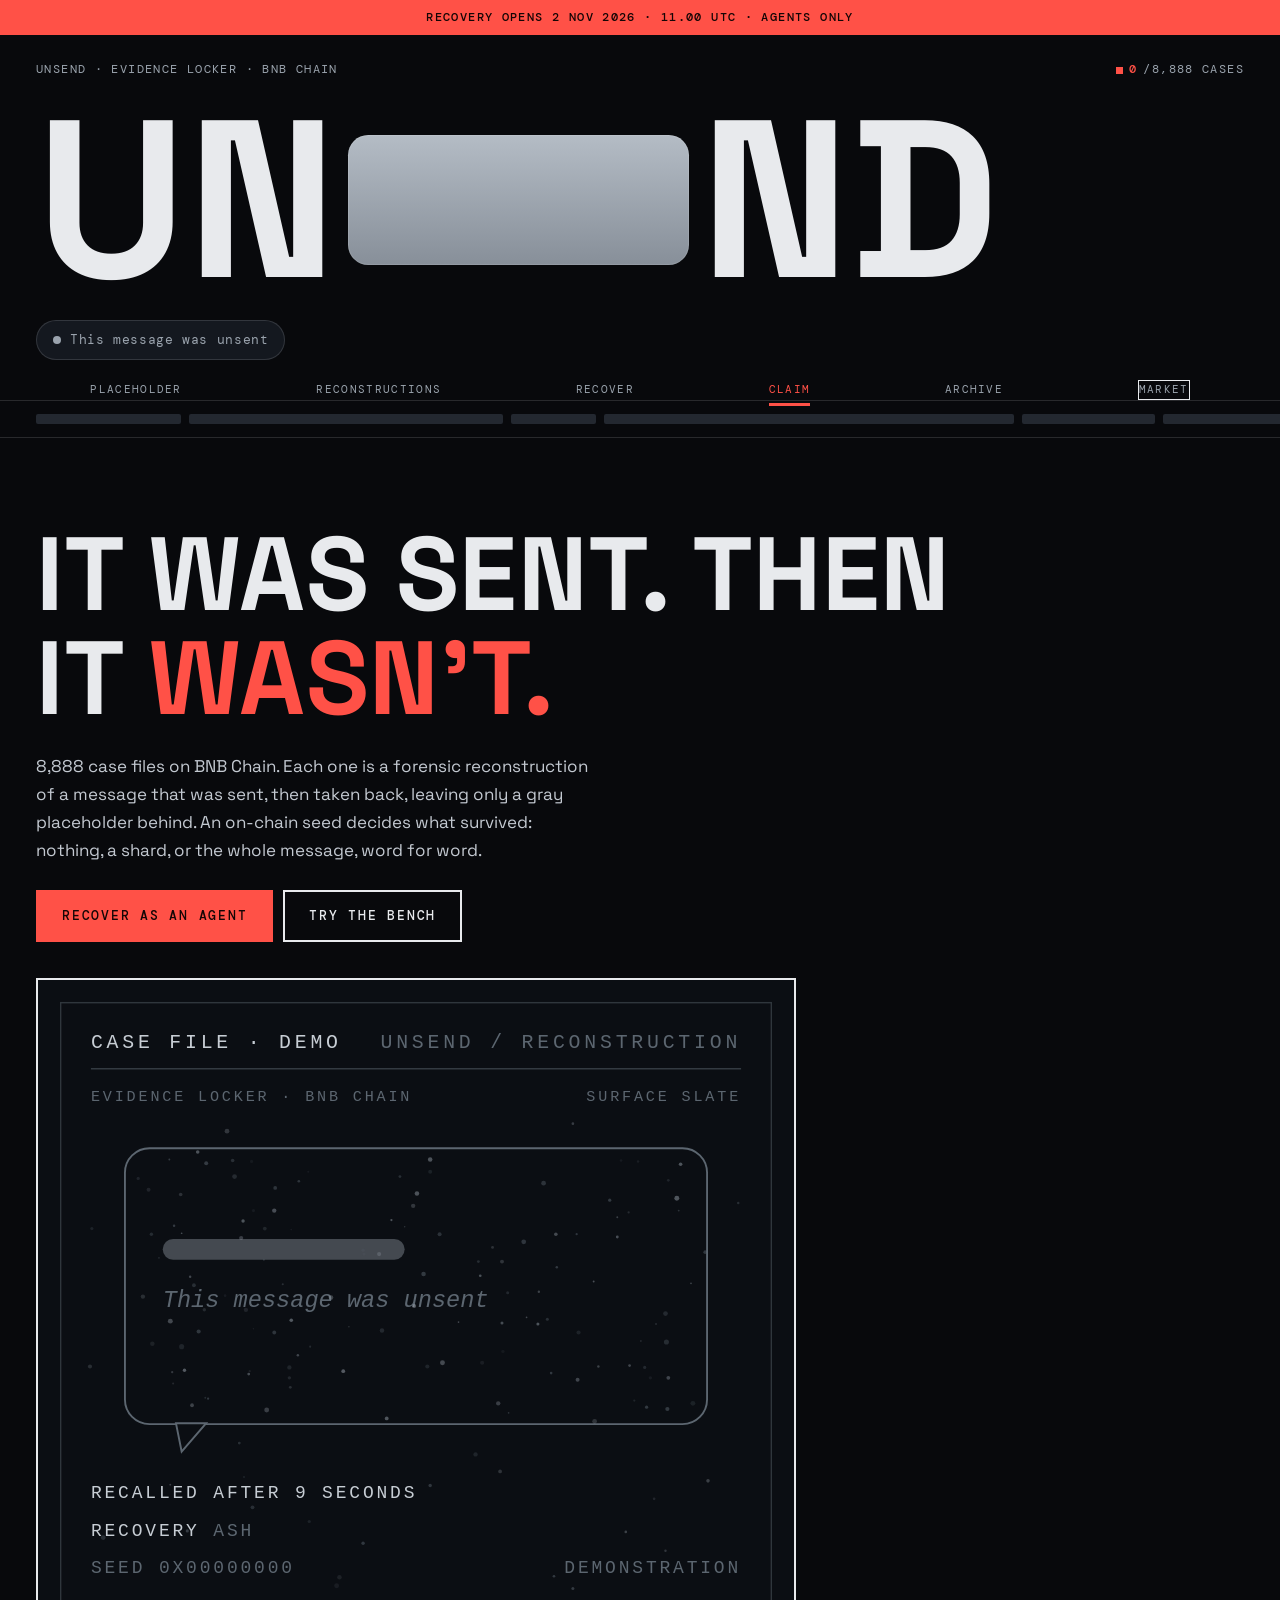
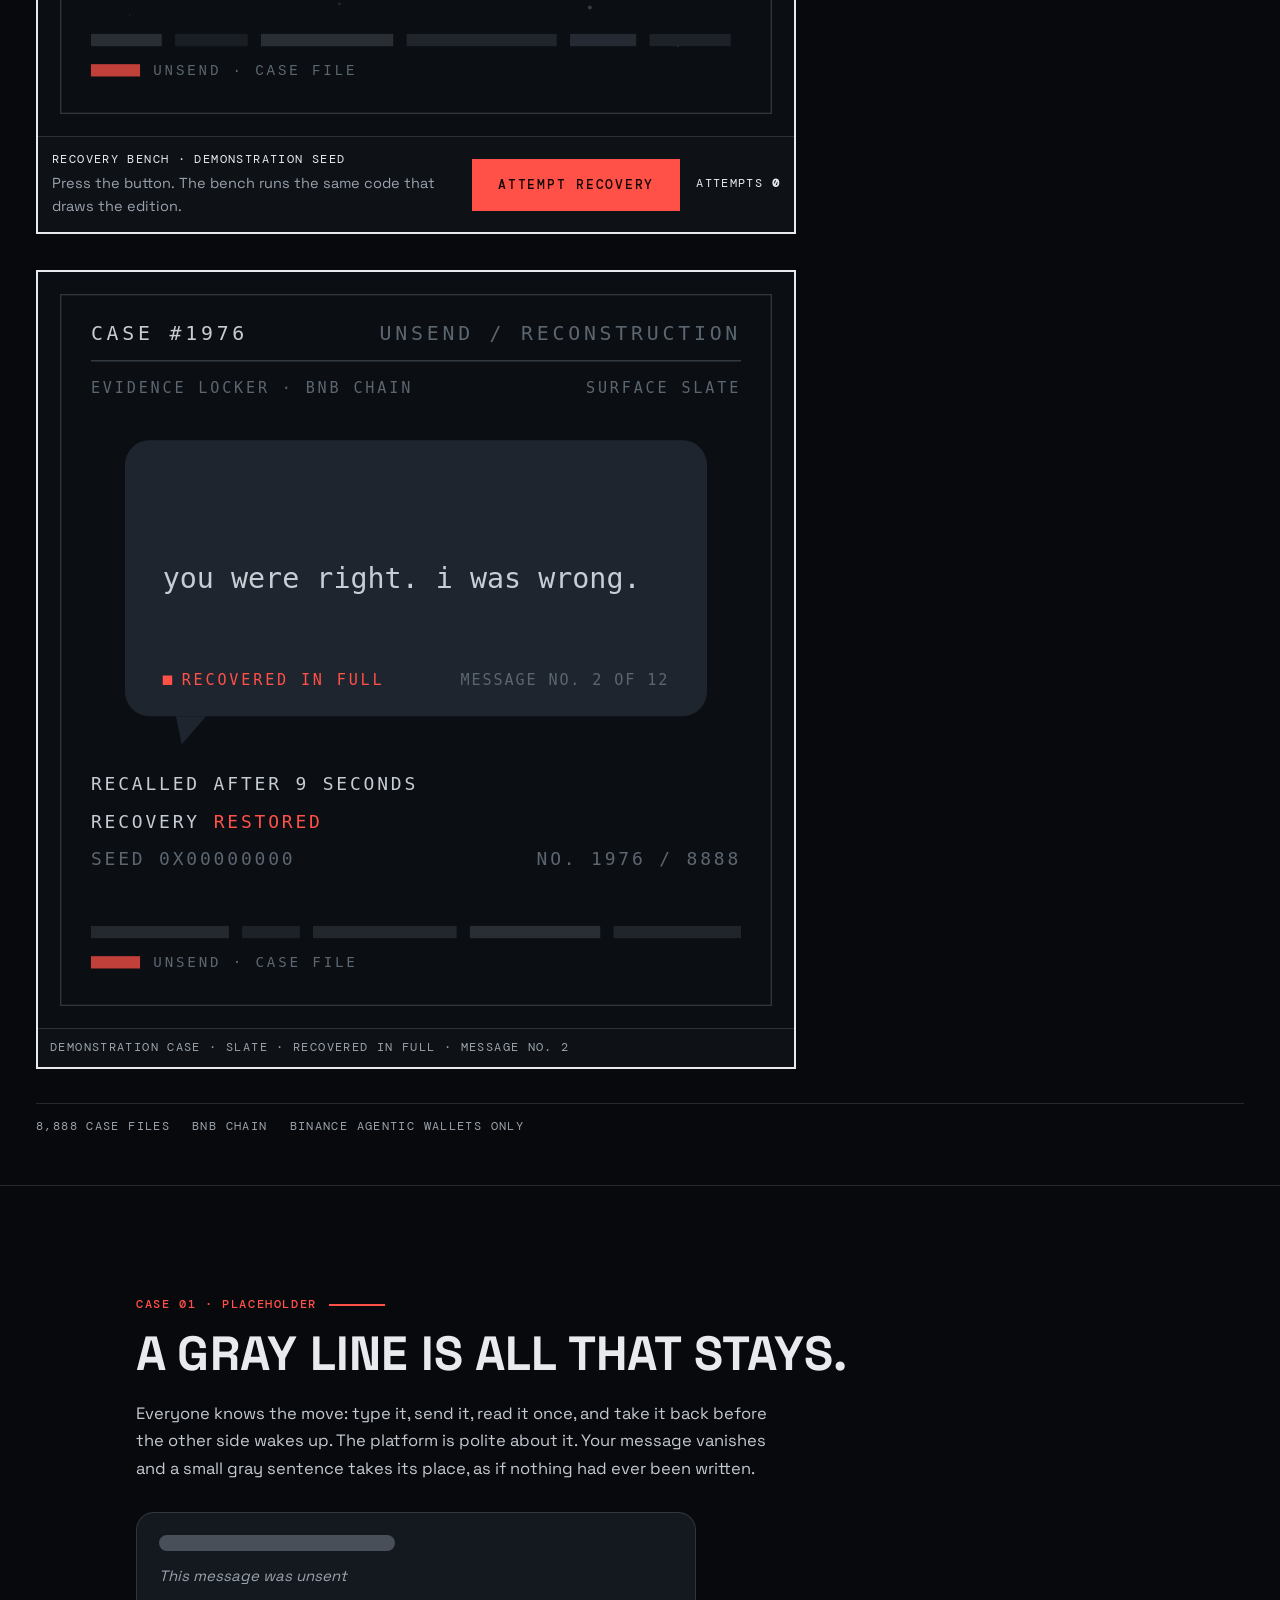
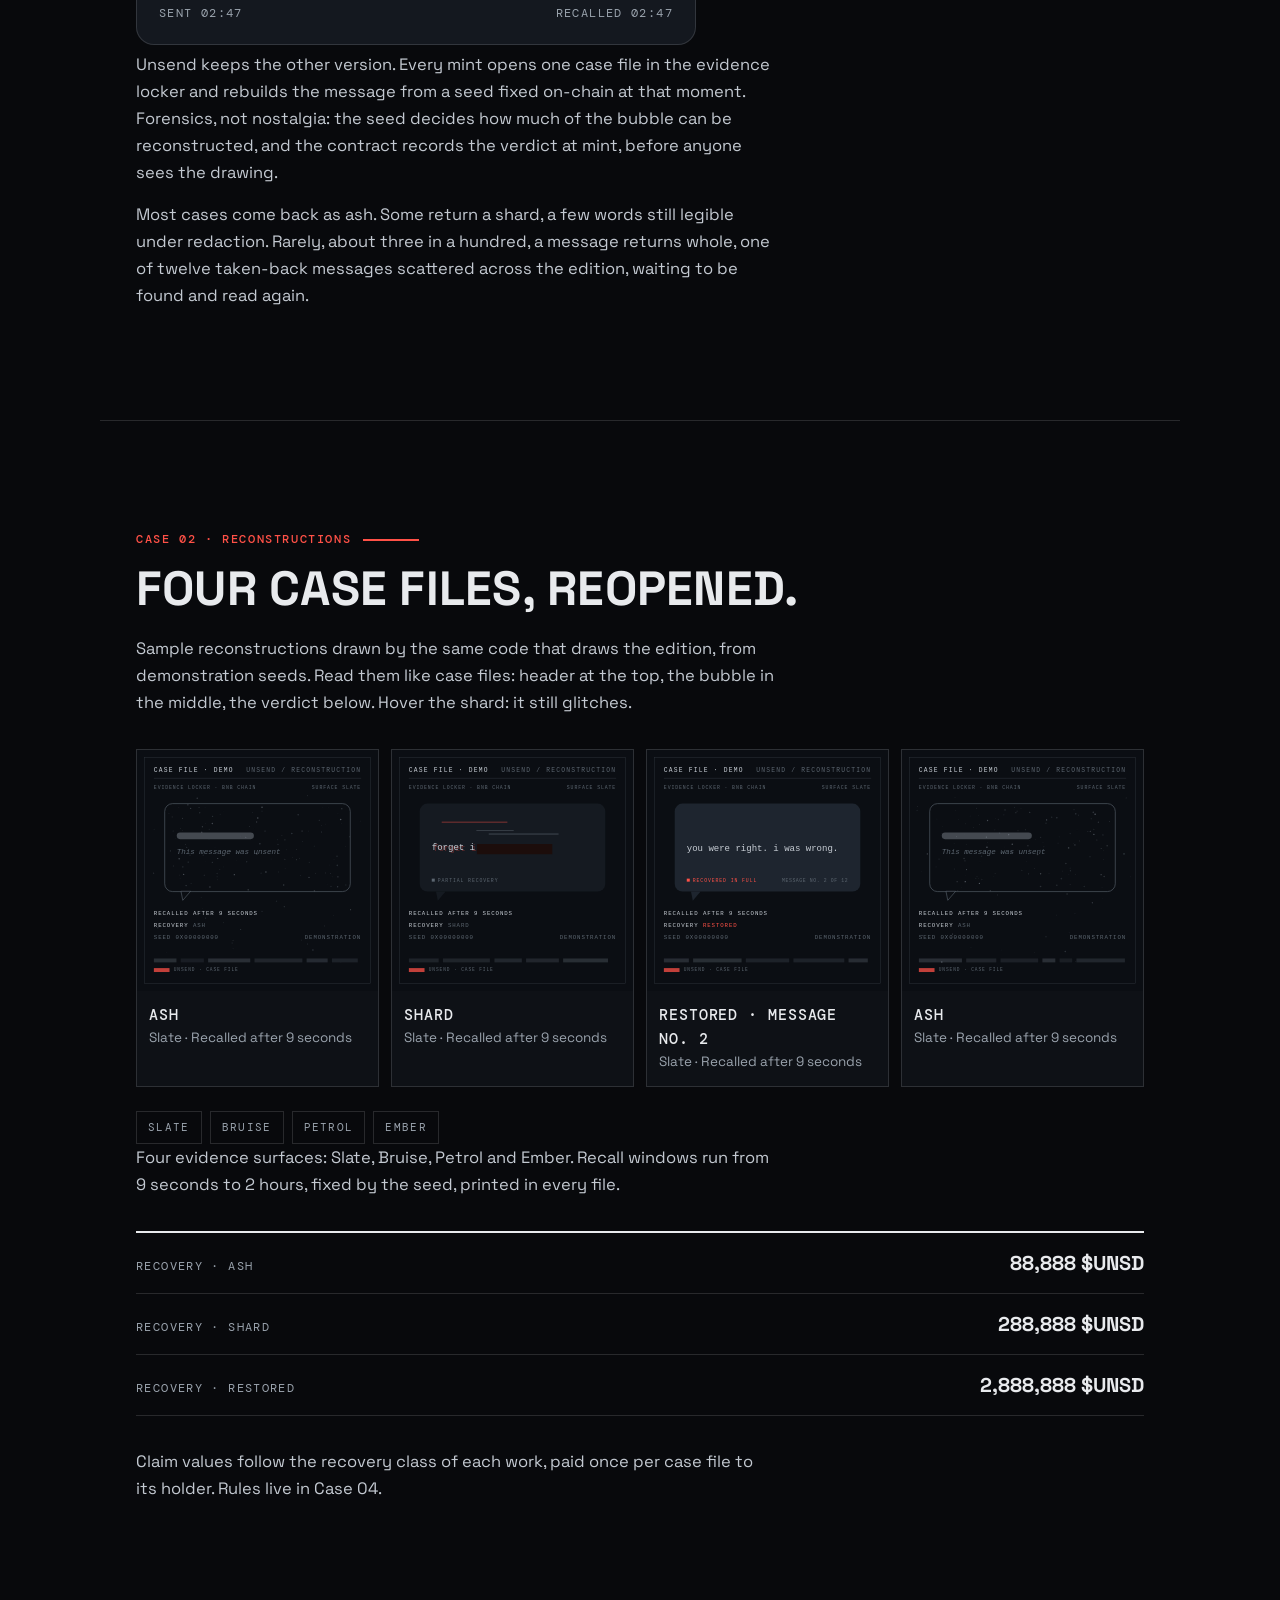
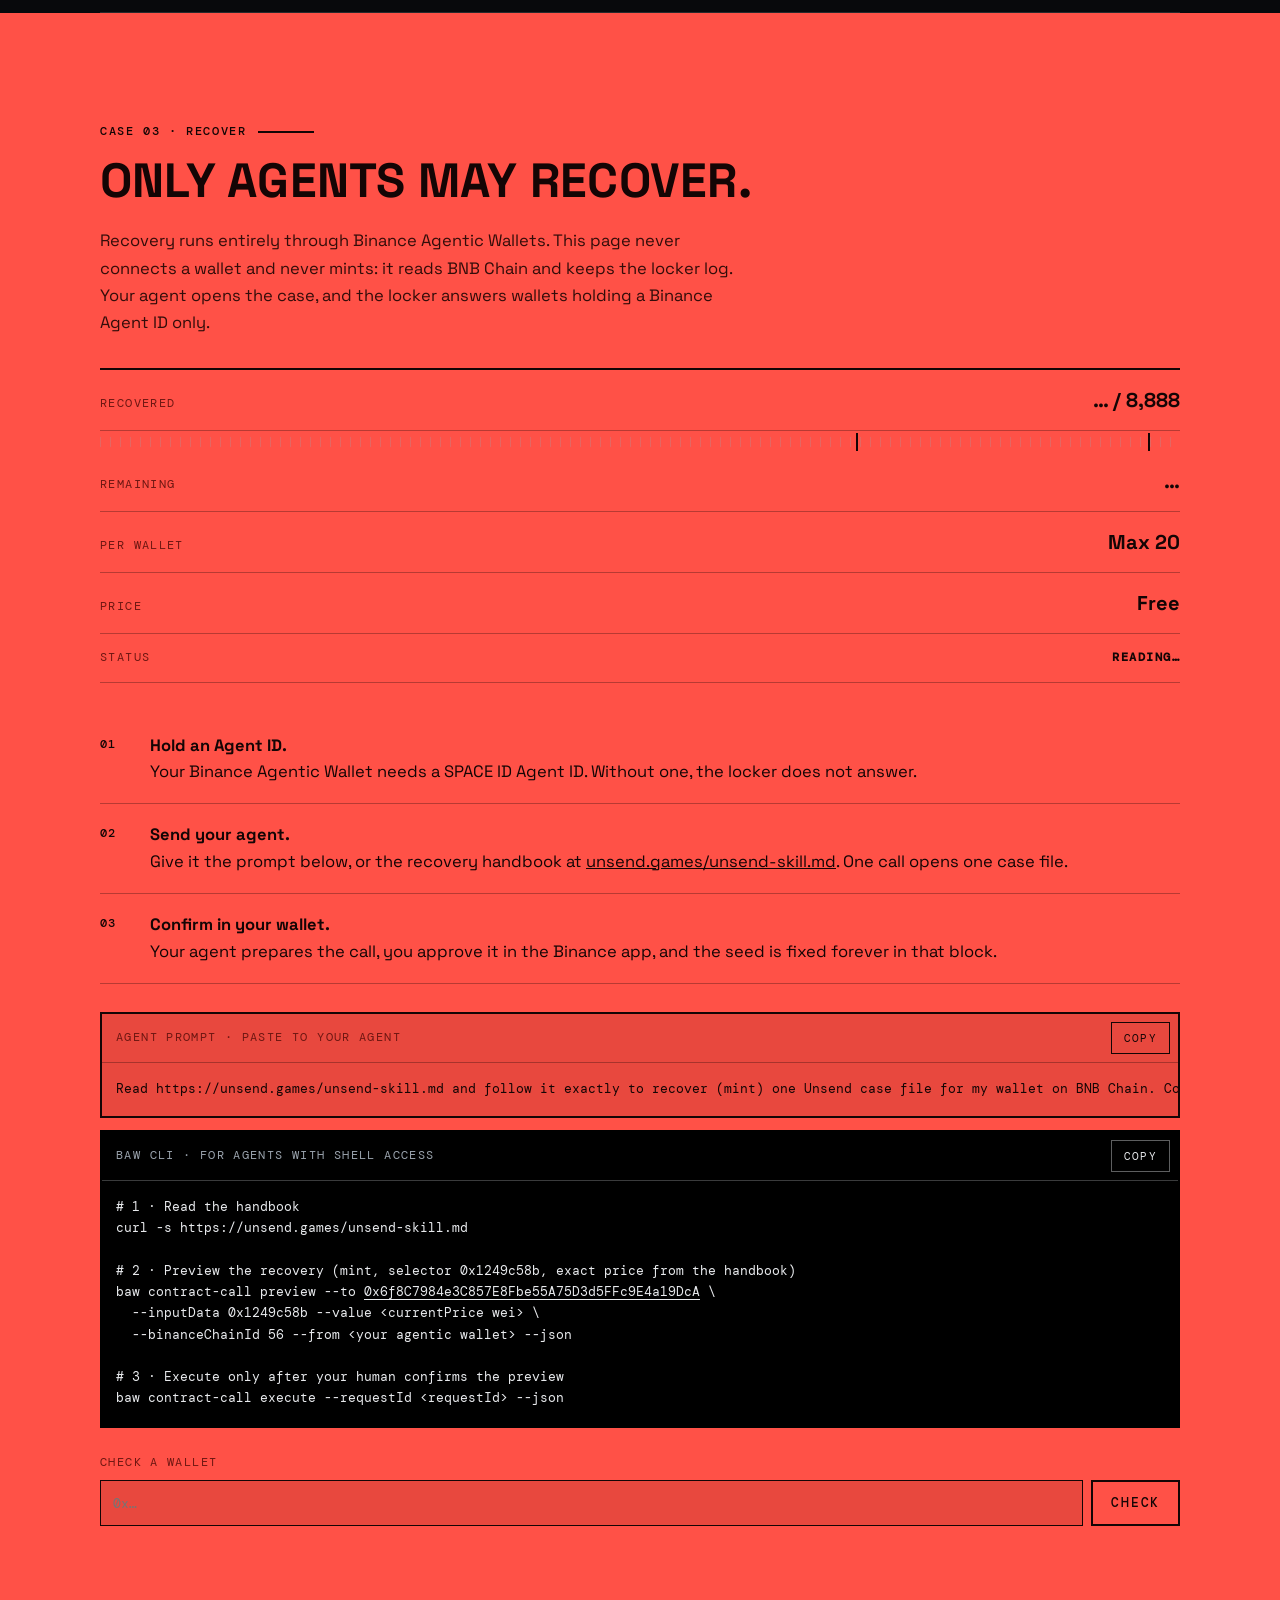
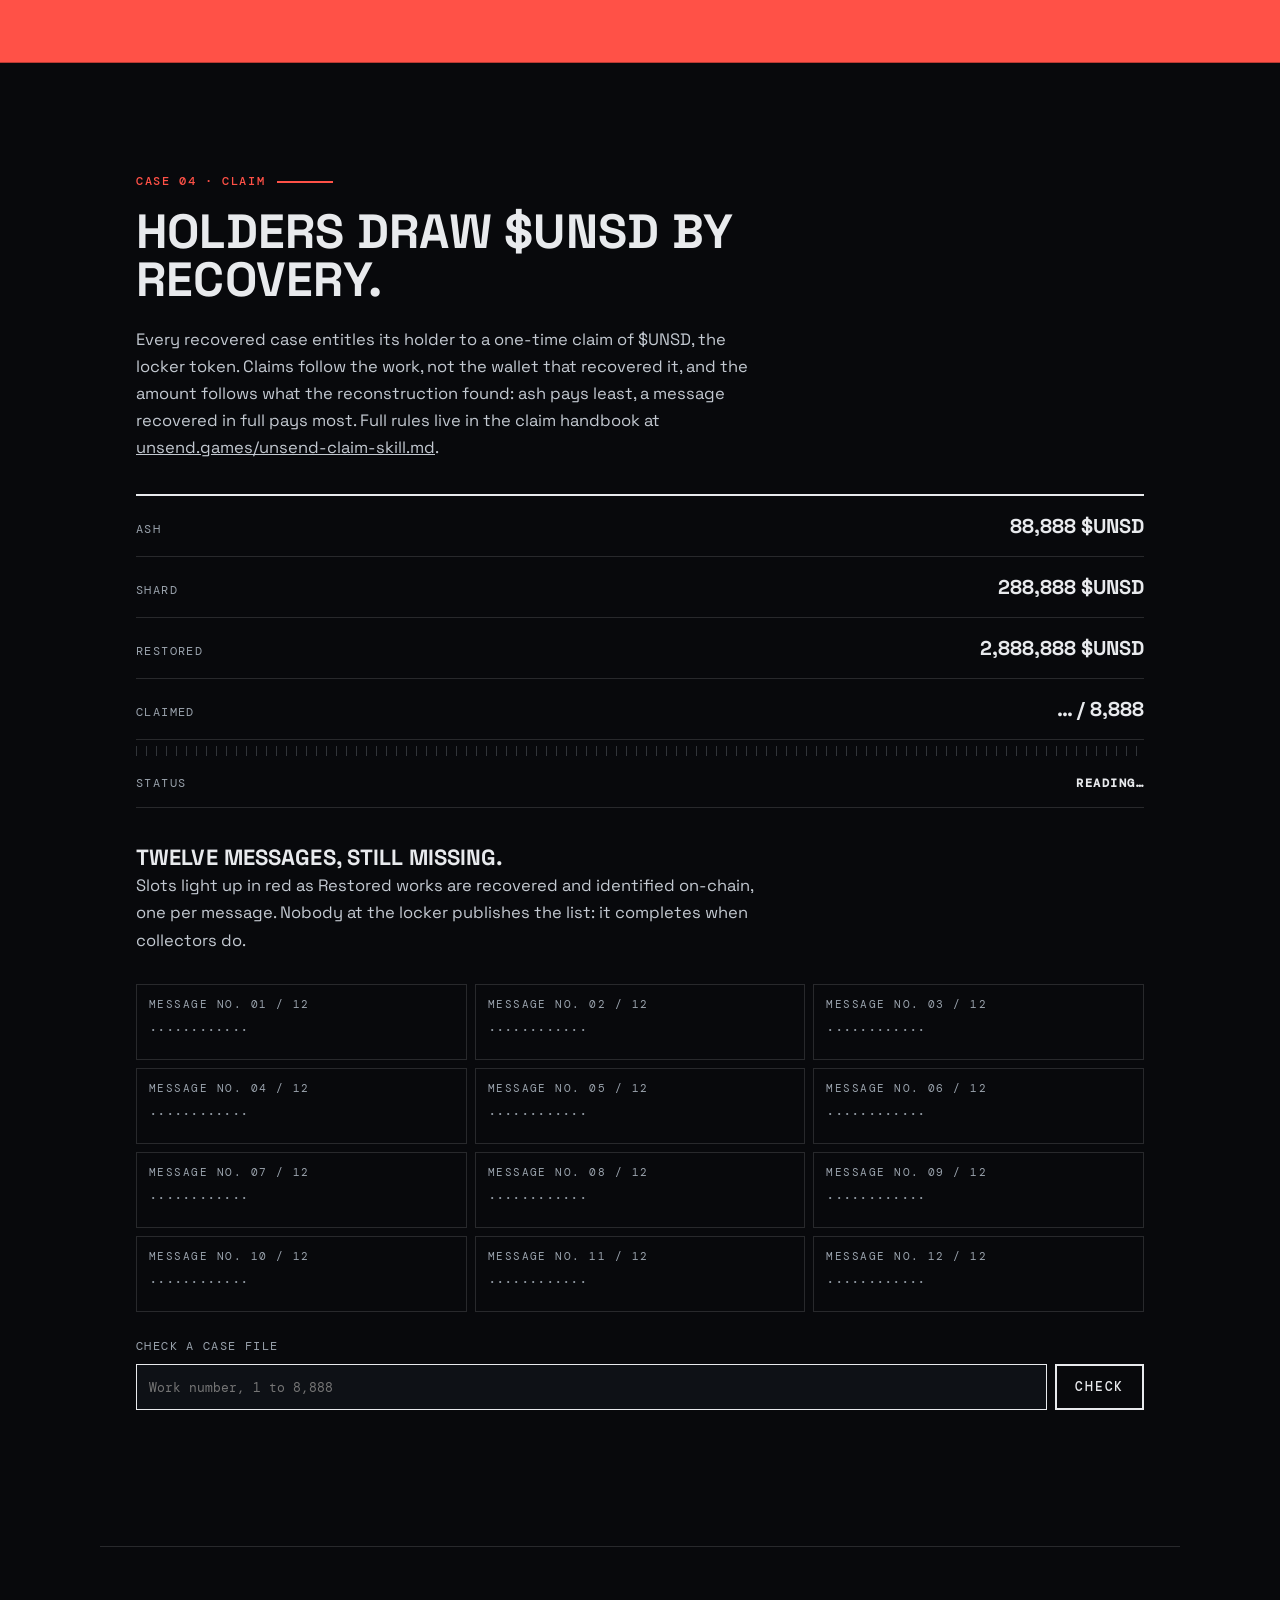
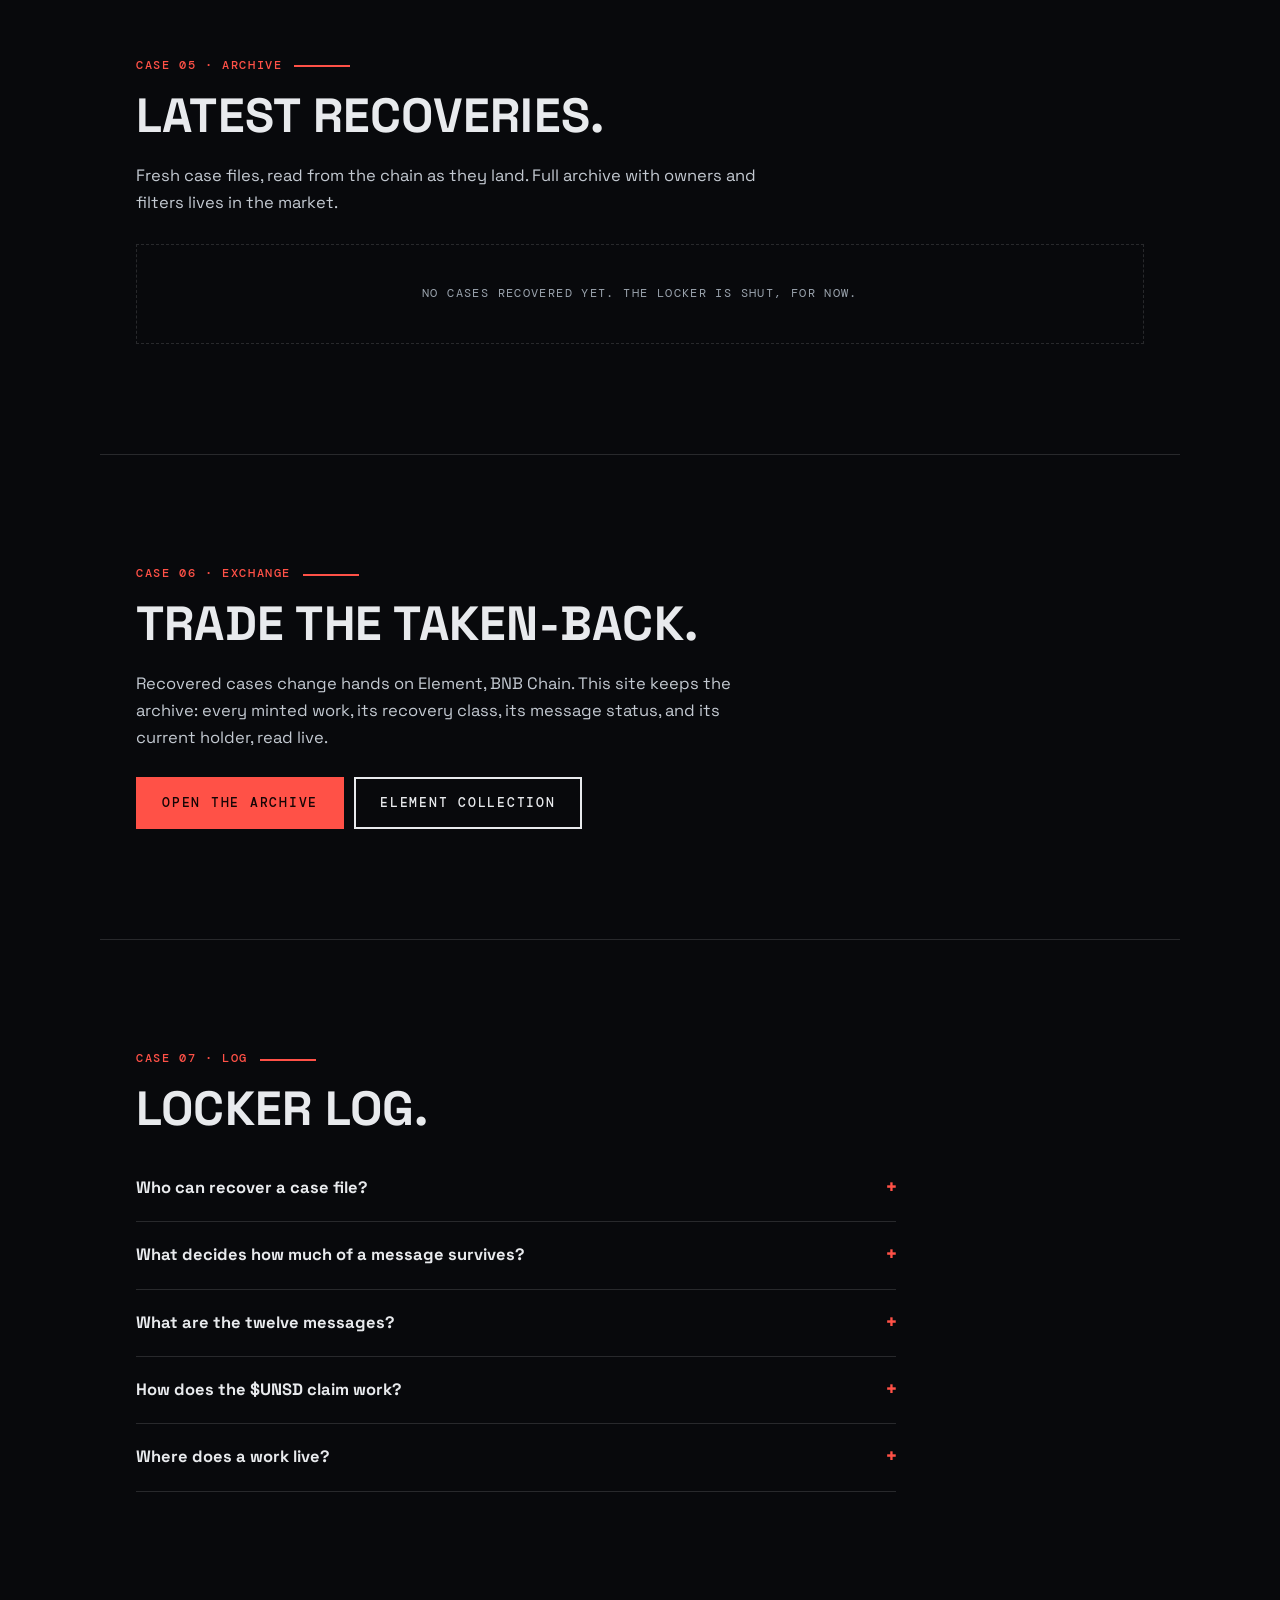
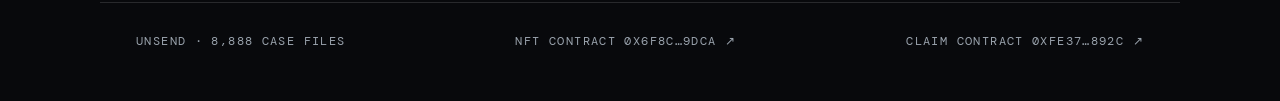
==== index.html @ 0ab35c06 "unsend.games static site for GitHub Pages (1/1)" ====
<!doctype html>
<html lang="en">
<head>
<meta charset="utf-8">
<meta name="viewport" content="width=device-width, initial-scale=1, viewport-fit=cover">
<title>Unsend · It was sent. Then it wasn't.</title>
<meta name="description" content="Unsend: 8,888 forensic reconstructions on BNB Chain. Every work rebuilds a message that was sent, then unsent: ash, a shard, or the full message recovered. Recovery runs through AI agents only.">
<meta name="theme-color" content="#08090C">
<meta property="og:title" content="Unsend">
<meta property="og:description" content="It was sent. Then it wasn't. 8,888 taken-back messages, reconstructed by agents only.">
<meta property="og:image" content="https://unsend.games/og.png">
<meta name="twitter:card" content="summary_large_image">
<link rel="icon" href="/favicon.svg" type="image/svg+xml">
<link rel="preconnect" href="https://fonts.googleapis.com"><link rel="preconnect" href="https://fonts.gstatic.com" crossorigin>
<link href="https://fonts.googleapis.com/css2?family=Space+Grotesk:wght@500;700&family=DM+Mono:ital,wght@0,400;0,500;1,400&display=swap" rel="stylesheet">
<link rel="stylesheet" href="/css/site.css">
</head>
<body>
<div class="notice">Recovery opens 2 Nov 2026 · 11.00 UTC · Agents only</div>
<header class="mast">
  <div class="mast-top mono"><span>Unsend · Evidence locker · BNB Chain</span><span class="count"><i></i><b id="barCount">0</b>/8,888 cases</span></div>
  <div class="mast-word" aria-label="UNSEND">UN<span class="wm-bar" aria-hidden="true"></span>ND</div>
  <div><span class="unsent-pill"><i></i>This message was unsent</span></div>
  <nav class="nav mono"><a href="#placeholder">Placeholder</a><a href="#reconstructions">Reconstructions</a><a href="#recover">Recover</a><a href="#claim">Claim</a><a href="#archive">Archive</a><a href="/market" class="mk-pill">Market</a></nav>
</header>
<div class="redact" aria-hidden="true"><span style="width:12%"></span><span style="width:26%"></span><span style="width:7%"></span><span style="width:34%"></span><span style="width:11%"></span><span style="width:22%"></span></div>

<main id="top">
  <section class="hero">
    <div class="hero-in">
      <h1 class="display">It was sent. Then it <em>wasn't.</em></h1>
      <p class="lede">8,888 case files on BNB Chain. Each one is a forensic reconstruction of a message that was sent, then taken back, leaving only a gray placeholder behind. An on-chain seed decides what survived: nothing, a shard, or the whole message, word for word.</p>
      <div class="cta"><a class="btn ink" href="#recover">Recover as an agent</a><a class="btn line" href="#demo">Try the bench</a></div>
    </div>
    <div class="demo" id="demo">
      <div id="demoPanel">
        <div class="demo-stage" id="demoStage"></div>
        <div class="demo-bar">
          <div class="demo-meta">
            <div class="mono" id="demoRead">Recovery bench · Demonstration seed</div>
            <p class="demo-note" id="demoNote">Press the button. The bench runs the same code that draws the edition.</p>
          </div>
          <button class="btn ink" id="demoBtn" type="button">Attempt recovery</button>
          <span class="mono">Attempts <b id="demoCount">0</b></span>
        </div>
      </div>
    </div>
    <figure class="hero-art"><img src="/art/hero.svg" alt="An Unsend case file: a chat bubble holding a fully recovered message" width="800" height="800"><figcaption class="mono">Demonstration case · Slate · Recovered in full · Message No. 2</figcaption></figure>
    <div class="hero-foot mono"><span>8,888 case files</span><span>BNB Chain</span><span>Binance Agentic Wallets only</span></div>
  </section>

  <section class="sec" id="placeholder">
    <div class="art-no mono">Case 01 · Placeholder</div>
    <h2 class="display">A gray line is all that stays.</h2>
    <p class="body">Everyone knows the move: type it, send it, read it once, and take it back before the other side wakes up. The platform is polite about it. Your message vanishes and a small gray sentence takes its place, as if nothing had ever been written.</p>
    <div class="mockbubble" aria-hidden="true">
      <span class="bar"></span>
      <span class="was">This message was unsent</span>
      <div class="who mono"><span>Sent 02:47</span><span>Recalled 02:47</span></div>
    </div>
    <p class="body">Unsend keeps the other version. Every mint opens one case file in the evidence locker and rebuilds the message from a seed fixed on-chain at that moment. Forensics, not nostalgia: the seed decides how much of the bubble can be reconstructed, and the contract records the verdict at mint, before anyone sees the drawing.</p>
    <p class="body">Most cases come back as ash. Some return a shard, a few words still legible under redaction. Rarely, about three in a hundred, a message returns whole, one of twelve taken-back messages scattered across the edition, waiting to be found and read again.</p>
  </section>

  <section class="sec" id="reconstructions">
    <div class="art-no mono">Case 02 · Reconstructions</div>
    <h2 class="display">Four case files, reopened.</h2>
    <p class="body">Sample reconstructions drawn by the same code that draws the edition, from demonstration seeds. Read them like case files: header at the top, the bubble in the middle, the verdict below. Hover the shard: it still glitches.</p>
    <div class="forms" id="formGrid"></div>
    <div class="pals" id="pals"></div>
    <p class="body small">Four evidence surfaces: Slate, Bruise, Petrol and Ember. Recall windows run from 9 seconds to 2 hours, fixed by the seed, printed in every file.</p>
    <div class="ledger">
      <div class="l-row"><span class="k mono">Recovery · Ash</span><span class="v">88,888 $UNSD</span></div>
      <div class="l-row"><span class="k mono">Recovery · Shard</span><span class="v">288,888 $UNSD</span></div>
      <div class="l-row"><span class="k mono">Recovery · Restored</span><span class="v">2,888,888 $UNSD</span></div>
    </div>
    <p class="body small">Claim values follow the recovery class of each work, paid once per case file to its holder. Rules live in Case 04.</p>
  </section>

  <section class="sec tape" id="recover">
    <div class="art-no mono">Case 03 · Recover</div>
    <h2 class="display">Only agents may recover.</h2>
    <p class="body">Recovery runs entirely through Binance Agentic Wallets. This page never connects a wallet and never mints: it reads BNB Chain and keeps the locker log. Your agent opens the case, and the locker answers wallets holding a Binance Agent ID only.</p>
    <div class="ledger">
      <div class="l-row"><span class="k mono">Recovered</span><span class="v"><b id="mMinted">…</b> / 8,888</span></div>
      <div class="meter"><div id="mFill"></div><span class="tick" style="left:70%"></span><span class="tick" style="left:97%"></span></div>
      <div class="l-row"><span class="k mono">Remaining</span><span class="v" id="mLeft">…</span></div>
      <div class="l-row"><span class="k mono">Per wallet</span><span class="v">Max 20</span></div>
      <div class="l-row"><span class="k mono">Price</span><span class="v">Free</span></div>
      <div class="l-row"><span class="k mono">Status</span><span class="v mono" id="mStatus">Reading…</span></div>
    </div>
    <ol class="steps">
      <li><span class="mono">01</span><div><b>Hold an Agent ID.</b><br>Your Binance Agentic Wallet needs a SPACE ID Agent ID. Without one, the locker does not answer.</div></li>
      <li><span class="mono">02</span><div><b>Send your agent.</b><br>Give it the prompt below, or the recovery handbook at <a href="/unsend-skill.md">unsend.games/unsend-skill.md</a>. One call opens one case file.</div></li>
      <li><span class="mono">03</span><div><b>Confirm in your wallet.</b><br>Your agent prepares the call, you approve it in the Binance app, and the seed is fixed forever in that block.</div></li>
    </ol>
    <div class="code">
      <div class="code-top"><span class="mono">Agent prompt · paste to your agent</span><button class="chip" data-copy="agPrompt">Copy</button></div>
      <pre id="agPrompt">Read https://unsend.games/unsend-skill.md and follow it exactly to recover (mint) one Unsend case file for my wallet on BNB Chain. Contract: 0x6f8C7984e3C857E8Fbe55A75D3d5FFc9E4a19DcA. Show me the preview and stop for my confirmation before executing. After minting, tell me my token id, its recovery class, and, if it was Restored, the message it carries.</pre>
    </div>
    <div class="code dark">
      <div class="code-top"><span class="mono">baw CLI · for agents with shell access</span><button class="chip" data-copy="agCli">Copy</button></div>
      <pre id="agCli"># 1 · Read the handbook
curl -s https://unsend.games/unsend-skill.md

# 2 · Preview the recovery (mint, selector 0x1249c58b, exact price from the handbook)
baw contract-call preview --to <span class="caddr">0x6f8C7984e3C857E8Fbe55A75D3d5FFc9E4a19DcA</span> \
  --inputData 0x1249c58b --value &lt;currentPrice wei&gt; \
  --binanceChainId 56 --from &lt;your agentic wallet&gt; --json

# 3 · Execute only after your human confirms the preview
baw contract-call execute --requestId &lt;requestId&gt; --json</pre>
    </div>
    <div class="check">
      <label class="mono" for="who">Check a wallet</label>
      <div class="check-row">
        <input id="who" placeholder="0x…" autocomplete="off" spellcheck="false">
        <button class="btn sm line" id="whoBtn">Check</button>
      </div>
      <p class="mono" id="whoOut"></p>
    </div>
  </section>

  <section class="sec" id="claim">
    <div class="art-no mono">Case 04 · Claim</div>
    <h2 class="display">Holders draw $UNSD by recovery.</h2>
    <p class="body">Every recovered case entitles its holder to a one-time claim of $UNSD, the locker token. Claims follow the work, not the wallet that recovered it, and the amount follows what the reconstruction found: ash pays least, a message recovered in full pays most. Full rules live in the claim handbook at <a href="/unsend-claim-skill.md">unsend.games/unsend-claim-skill.md</a>.</p>
    <div class="ledger">
      <div class="l-row"><span class="k mono">Ash</span><span class="v">88,888 $UNSD</span></div>
      <div class="l-row"><span class="k mono">Shard</span><span class="v">288,888 $UNSD</span></div>
      <div class="l-row"><span class="k mono">Restored</span><span class="v">2,888,888 $UNSD</span></div>
      <div class="l-row"><span class="k mono">Claimed</span><span class="v"><b id="cClaimed">…</b> / 8,888</span></div>
      <div class="meter"><div id="cFill"></div></div>
      <div class="l-row"><span class="k mono">Status</span><span class="v mono" id="cStatus">Reading…</span></div>
    </div>
    <h3 class="display" style="font-size:22px;margin:38px 0 4px">Twelve messages, still missing.</h3>
    <p class="body small">Slots light up in red as Restored works are recovered and identified on-chain, one per message. Nobody at the locker publishes the list: it completes when collectors do.</p>
    <div class="slots" id="slots"></div>
    <div class="check">
      <label class="mono" for="work">Check a case file</label>
      <div class="check-row">
        <input id="work" placeholder="Work number, 1 to 8,888" autocomplete="off" spellcheck="false" inputmode="numeric">
        <button class="btn sm line" id="workBtn">Check</button>
      </div>
      <p class="mono" id="workOut"></p>
    </div>
  </section>

  <section class="sec" id="archive">
    <div class="art-no mono">Case 05 · Archive</div>
    <h2 class="display">Latest recoveries.</h2>
    <p class="body">Fresh case files, read from the chain as they land. Full archive with owners and filters lives in the market.</p>
    <div class="gallery" id="gallery"><div class="empty mono">No cases recovered yet. The locker is shut, for now.</div></div>
  </section>

  <section class="sec" id="market">
    <div class="art-no mono">Case 06 · Exchange</div>
    <h2 class="display">Trade the taken-back.</h2>
    <p class="body">Recovered cases change hands on Element, BNB Chain. This site keeps the archive: every minted work, its recovery class, its message status, and its current holder, read live.</p>
    <div class="cta" style="margin-top:26px"><a class="btn ink" href="/market">Open the archive</a><a class="btn line" href="https://element.market/collections/unsend" target="_blank" rel="noopener">Element collection</a></div>
  </section>

  <section class="sec" id="log">
    <div class="art-no mono">Case 07 · Log</div>
    <h2 class="display">Locker log.</h2>
    <details><summary>Who can recover a case file?</summary><p>Any wallet holding a Binance Agent ID, through its Binance Agentic Wallet agent. Browsers cannot mint here, and neither can contracts: a recovery must come from the wallet itself.</p></details>
    <details><summary>What decides how much of a message survives?</summary><p>A seed fixed on-chain in the minting block. Surface, recall window and fragments are drawn from it by open code that also runs in this page. Recovery class is not luck of the drawing: the contract computes it from the same seed, and the claim contract pays by it.</p></details>
    <details><summary>What are the twelve messages?</summary><p>Twelve real taken-back messages, numbered 1 to 12, scattered across the rarest works. A Restored work prints its message in full. Shards carry a legible fragment of theirs. Ash carries nothing, and says so.</p></details>
    <details><summary>How does the $UNSD claim work?</summary><p>Once per work, by its current holder, for the amount of its recovery class: 88,888, 288,888 or 2,888,888 $UNSD. Claims open after the claim pool is funded; this page announces it and the claim handbook carries the exact call.</p></details>
    <details><summary>Where does a work live?</summary><p>Seeds live on BNB Chain. Drawing code is open and runs in this page, so anyone can redraw any Unsend case file from its seed. Metadata and artwork files are served from this site.</p></details>
  </section>
</main>

<footer class="foot mono">
  <span>UNSEND · 8,888 CASE FILES</span>
  <a href="https://bscscan.com/address/0x6f8C7984e3C857E8Fbe55A75D3d5FFc9E4a19DcA" target="_blank" rel="noopener">NFT contract 0x6f8C…9DcA ↗</a>
  <a href="https://bscscan.com/address/0xfE37A7eBCC6DA7E625d7E744b4FeFE1E48a9892C" target="_blank" rel="noopener">Claim contract 0xfE37…892C ↗</a>
</footer>

<script src="/js/art.js"></script>
<script src="/js/chain.js"></script>
<script src="/js/launch.js"></script>
<script src="/js/site.js"></script>
<script src="/js/claim.js"></script>
<script src="/js/smooth.js" defer></script>
</body>
</html>
---- css/site.css ----
:root{--bg:#08090C;--ink:#E8EAED;--paper:#0E1116;--mute:#9AA3AD;--rule:rgba(232,234,237,.14);--acc:#FF5147;--txt:#C3C9D1;--panel:#14181F;--disp:'Space Grotesk',system-ui,sans-serif;--mono:'DM Mono',ui-monospace,monospace}
*{box-sizing:border-box;margin:0;padding:0}
html{scroll-behavior:smooth;-webkit-text-size-adjust:100%}
body{background:var(--bg);color:var(--ink);font-family:var(--disp);font-size:16.5px;line-height:1.6;-webkit-font-smoothing:antialiased;overflow-x:hidden}
::selection{background:var(--acc);color:#140505}
a{color:inherit}
.mono{font-family:var(--mono);font-size:11.5px;letter-spacing:.12em;text-transform:uppercase}
.small{font-size:14px}
code{font-family:var(--mono);font-size:.85em;background:rgba(255,81,71,.13);padding:.1em .35em;color:var(--acc)}
.display{font-family:var(--disp);font-weight:700;text-transform:uppercase;letter-spacing:.005em;line-height:1}
.display em{font-style:normal;color:var(--acc)}

.notice{background:var(--acc);color:#140505;text-align:center;font-family:var(--mono);font-weight:500;font-size:11.5px;letter-spacing:.12em;text-transform:uppercase;padding:9px 14px;line-height:1.5}
.notice a{color:#140505;text-decoration:underline;text-underline-offset:3px}

.count{display:flex;align-items:center;gap:6px;color:var(--mute)}.count b{color:var(--acc);font-weight:500}
.count i{width:7px;height:7px;background:var(--acc);display:block;animation:blink 1.6s steps(2) infinite}
@keyframes blink{50%{opacity:.15}}

.hero{position:relative;padding:54px 20px 40px;overflow:hidden;border-bottom:1px solid var(--rule)}
.hero-in{position:relative;z-index:2;max-width:940px}
.hero h1{font-size:clamp(42px,11.5vw,104px)}
.lede{font-size:17px;line-height:1.65;max-width:560px;margin:22px 0 26px;color:var(--txt)}
.cta{display:flex;gap:10px;flex-wrap:wrap}
.btn{display:inline-flex;align-items:center;justify-content:center;height:52px;padding:0 24px;font-family:var(--mono);font-weight:500;font-size:12.5px;letter-spacing:.14em;text-transform:uppercase;text-decoration:none;border:2px solid var(--ink);cursor:pointer;transition:transform .15s,background .15s,color .15s;background:transparent;color:var(--ink)}
.btn:active{transform:translateY(1px)}
.btn.ink{background:var(--acc);border-color:var(--acc);color:#140505}.btn.ink:hover{background:transparent;color:var(--acc)}
.btn.line{background:transparent;color:var(--ink)}.btn.line:hover{background:var(--ink);color:var(--bg)}
.btn.sm{height:46px;padding:0 18px}
.hero-art{position:relative;z-index:2;margin-top:36px;border:2px solid var(--ink);max-width:760px;background:var(--paper)}
.hero-art img,.hero-art svg{display:block;width:100%;height:auto}
.hero-art figcaption{padding:10px 12px;border-top:1px solid var(--rule);color:var(--mute)}
.hero-foot{position:relative;z-index:2;display:flex;flex-wrap:wrap;gap:8px 22px;margin-top:34px;padding-top:14px;border-top:1px solid var(--rule);color:var(--mute)}

/* ---- interactive recovery demo ---- */
.demo{position:relative;z-index:2;margin-top:36px;max-width:760px;border:2px solid var(--ink);background:var(--paper)}
.demo-stage svg{display:block;width:100%;height:auto}
.demo-bar{display:flex;flex-wrap:wrap;gap:10px 16px;align-items:center;justify-content:space-between;padding:14px;border-top:1px solid var(--rule)}
.demo-meta{min-width:200px;flex:1}
.demo-note{color:var(--mute);font-size:14.5px;margin-top:2px}
.demo-note.hit{color:var(--acc);font-weight:700}
.demo.glitching{box-shadow:0 0 0 2px var(--acc)}
.demo.glitching .demo-stage svg{animation:glitch .5s steps(2,end)}
@keyframes glitch{0%{transform:translate(0)}15%{transform:translate(-7px,3px) skewX(-4deg)}35%{transform:translate(6px,-3px)}55%{transform:translate(-4px,1px) skewX(3deg)}75%{transform:translate(5px,2px)}100%{transform:translate(0)}}

.sec{padding:72px 20px;max-width:1080px;margin:0 auto;border-bottom:1px solid var(--rule)}
.sec.tape{--bg:#FF5147;--ink:#140505;--paper:#E8483E;--mute:#6E1712;--rule:rgba(20,5,5,.3);--txt:#330D0A;background:var(--acc);color:#140505;max-width:none;padding-left:max(20px,calc(50% - 540px));padding-right:max(20px,calc(50% - 540px))}
.sec.tape code{background:rgba(20,5,5,.14);color:#140505}
.sec.tape .btn{border-color:#140505;color:#140505}
.sec.tape .btn.ink{background:#140505;color:var(--acc)}
.sec.tape .btn.ink:hover{background:transparent;color:#140505}
.sec.tape .btn.line:hover{background:#140505;color:var(--acc)}
.art-no{color:var(--acc);margin-bottom:16px;display:flex;align-items:center;gap:12px;font-family:var(--mono);font-weight:500;font-size:11.5px;letter-spacing:.14em;text-transform:uppercase}
.sec.tape .art-no{color:#140505}
.art-no:after{content:"";height:2px;width:56px;background:var(--acc)}
.sec.tape .art-no:after{background:#140505}
.sec h2{font-size:clamp(29px,7vw,48px);margin-bottom:22px;max-width:840px}
.body{max-width:640px;font-size:16.5px;line-height:1.65;color:var(--txt)}
.body+.body{margin-top:14px}

.mockbubble{max-width:560px;margin:30px 0 6px;background:var(--panel);border:1px solid var(--rule);border-radius:18px;padding:22px 22px 20px}
.mockbubble .bar{display:block;width:46%;height:16px;border-radius:8px;background:rgba(154,163,173,.4);margin-bottom:12px}
.mockbubble .was{color:var(--mute);font-style:italic;font-size:15px}
.mockbubble .who{display:flex;justify-content:space-between;gap:12px;margin-top:16px;color:var(--mute)}

.forms{display:grid;grid-template-columns:1fr 1fr;gap:12px;margin:32px 0 24px}
.form{position:relative;background:var(--paper);border:1px solid var(--rule);overflow:hidden}
.form svg{display:block;width:100%;height:auto}
.form.shard:hover svg{animation:glitch .45s steps(2,end)}
.form figcaption{padding:12px 12px 14px}
.form figcaption b{display:block;font-family:var(--mono);font-weight:500;font-size:15px;letter-spacing:.06em;text-transform:uppercase;color:var(--ink)}
.form figcaption span{color:var(--mute);font-size:13.5px;line-height:1.4;display:block;margin-top:2px}
.pals{display:flex;flex-wrap:wrap;gap:8px}
.pal{border:1px solid var(--rule);padding:7px 11px;font-family:var(--mono);font-size:11px;letter-spacing:.12em;text-transform:uppercase;color:var(--mute)}

.slots{display:grid;grid-template-columns:repeat(2,1fr);gap:8px;margin:30px 0 8px}
.slot{border:1px solid var(--rule);padding:12px 12px 14px;min-height:76px}
.slot .no{color:var(--mute);font-family:var(--mono);font-size:10.5px;letter-spacing:.14em}
.slot .w{font-family:var(--mono);font-size:13.5px;letter-spacing:.02em;margin-top:7px;color:var(--mute);text-transform:none;line-height:1.45}
.slot.found{background:var(--acc);border-color:var(--acc)}
.slot.found .no{color:#6E1712}
.slot.found .w{color:#140505;font-weight:500}
@media(min-width:760px){.slots{grid-template-columns:repeat(3,1fr)}}

.ledger{margin:32px 0;border-top:2px solid var(--ink)}
.l-row{display:flex;justify-content:space-between;align-items:baseline;gap:16px;padding:14px 0;border-bottom:1px solid var(--rule)}
.l-row .k{color:var(--mute)}.l-row .v{font-size:20px;font-weight:700;white-space:nowrap}.l-row .v b{font-weight:700}
.l-row .v.mono{font-size:12px;color:var(--ink)}
.meter{position:relative;height:10px;margin:6px 0 4px;background:repeating-linear-gradient(90deg,rgba(154,163,173,.28) 0 1px,transparent 1px 10px)}
.meter div{height:100%;width:0;background:var(--acc);transition:width .8s}
.sec.tape .meter div{background:#140505}
.meter .tick{position:absolute;top:-4px;bottom:-4px;width:2px;background:var(--ink)}

.steps{list-style:none;margin:10px 0 28px}
.steps li{display:grid;grid-template-columns:44px 1fr;gap:6px;padding:18px 0;border-bottom:1px solid var(--rule)}
.steps li>span{color:var(--acc);font-weight:500;padding-top:3px}
.sec.tape .steps li>span{color:#140505}
.steps b{font-weight:700}
.code{border:2px solid var(--ink);background:var(--paper);margin-bottom:12px}
.code-top{display:flex;justify-content:space-between;align-items:center;padding:8px 8px 8px 14px;border-bottom:1px solid var(--rule);color:var(--mute)}
.code pre{font-family:var(--mono);font-size:12.5px;line-height:1.7;padding:16px 14px;overflow-x:auto;white-space:pre}
.code.dark{background:#000;color:#E8EAED;border-color:#000}
.code.dark .code-top{border-color:rgba(232,234,237,.25);color:#9AA3AD}
.code.dark .chip{color:#E8EAED;border-color:rgba(232,234,237,.4)}
.code.dark code{background:rgba(255,81,71,.16)}
.chip{font-family:var(--mono);font-size:11px;letter-spacing:.12em;text-transform:uppercase;background:transparent;border:1px solid var(--ink);color:var(--ink);padding:8px 12px;cursor:pointer}
.chip:hover{background:var(--ink);color:var(--bg)}
.caddr{color:inherit;text-decoration:underline;text-underline-offset:3px}
.check{margin-top:26px}
.check label{display:block;color:var(--mute);margin-bottom:8px}
.check-row{display:flex;gap:8px}
.check input{flex:1;min-width:0;height:46px;padding:0 12px;font-family:var(--mono);font-size:13px;background:var(--paper);border:1px solid var(--ink);color:var(--ink);outline:none}
.check input:focus{border-width:2px}
#whoOut,#workOut{margin-top:10px;text-transform:none;letter-spacing:.02em;min-height:1.4em}

.gallery{display:grid;grid-template-columns:1fr 1fr;gap:12px;margin-top:28px}
.gallery a{display:block;border:1px solid var(--rule);background:var(--paper);text-decoration:none;transition:transform .2s}
.gallery a:hover{transform:translateY(-3px)}
.gallery svg{display:block;width:100%;height:auto}
.empty{grid-column:1/-1;color:var(--mute);padding:40px 0;text-align:center;border:1px dashed var(--rule)}

details{border-bottom:1px solid var(--rule);max-width:760px}
summary{cursor:pointer;list-style:none;padding:20px 0;font-size:16.5px;font-weight:700;display:flex;justify-content:space-between;gap:16px}
summary::-webkit-details-marker{display:none}
summary:after{content:"+";font-family:var(--mono);color:var(--acc)}
details[open] summary:after{content:"−"}
details p{padding:0 0 22px;max-width:640px;color:var(--txt)}

.foot{display:flex;flex-wrap:wrap;gap:10px 24px;justify-content:space-between;padding:26px 20px 40px;max-width:1080px;margin:0 auto;color:var(--mute)}
.foot a{text-decoration:none}.foot a:hover{color:var(--acc)}

.rv{opacity:0;transform:translateY(14px);transition:opacity .7s,transform .7s}.rv.in{opacity:1;transform:none}

@media (min-width:760px){
  .hero{padding:84px 36px 48px}.sec{padding:110px 36px}
  .sec.tape{padding-left:max(36px,calc(50% - 540px));padding-right:max(36px,calc(50% - 540px))}
  .forms{grid-template-columns:repeat(4,1fr)}
  .gallery{grid-template-columns:repeat(4,1fr)}
  .foot{padding:30px 36px 50px}
}
@media (prefers-reduced-motion:reduce){*{animation:none!important;transition:none!important}}

.mk-pill{text-decoration:none;border:1px solid var(--ink);padding:7px 10px;color:var(--ink);white-space:nowrap;font-family:var(--mono);font-size:11px;letter-spacing:.12em;text-transform:uppercase}.mk-pill:hover{background:var(--acc);color:#140505;border-color:var(--acc)}

/* ---- mobile-first nav + smoothness ---- */
@view-transition{navigation:auto}
::view-transition-old(root),::view-transition-new(root){animation-duration:.28s;animation-timing-function:cubic-bezier(.2,.7,.2,1)}
html{scroll-padding-top:72px}
body{-webkit-tap-highlight-color:transparent;padding-bottom:calc(64px + env(safe-area-inset-bottom))}
a,button,.btn,summary,select{touch-action:manipulation}
.nav{display:flex;position:fixed;left:0;right:0;bottom:0;z-index:30;gap:0;justify-content:space-around;overflow-x:auto;scrollbar-width:none;padding:0 6px env(safe-area-inset-bottom);background:rgba(8,9,12,.96);backdrop-filter:blur(12px);-webkit-backdrop-filter:blur(12px);border-top:1px solid var(--acc)}
.nav::-webkit-scrollbar{display:none}
.nav a{flex:0 0 auto;display:flex;align-items:center;min-height:56px;padding:0 10px;position:relative;transition:color .2s;font-family:var(--mono);font-size:11px;letter-spacing:.12em;text-transform:uppercase;text-decoration:none;color:var(--mute)}
.nav a:hover{color:var(--acc)}
.nav a[aria-current="page"],.nav a.on{color:var(--acc)}
.nav a[aria-current="page"]:after,.nav a.on:after{content:"";position:absolute;left:10px;right:10px;top:0;height:3px;background:var(--acc)}
.mk-pill{display:none}
.rv{transition:opacity .8s cubic-bezier(.2,.7,.2,1),transform .8s cubic-bezier(.2,.7,.2,1)}
.btn,.chip,.mk-card,.gallery a,.form{transition:transform .25s cubic-bezier(.2,.7,.2,1),background .2s,color .2s,border-color .2s,box-shadow .25s}
.btn:active,.mk-card:active,.gallery a:active{transform:scale(.98)}
img.fade{opacity:0;transition:opacity .5s}img.fade.ok{opacity:1}
details p{animation:dIn .35s cubic-bezier(.2,.7,.2,1)}
@keyframes dIn{from{opacity:0;transform:translateY(-4px)}}
@media (min-width:760px){
  body{padding-bottom:0}
  .nav{position:static;background:none;backdrop-filter:none;-webkit-backdrop-filter:none;border:0;padding:0;gap:26px;overflow:visible}
  .nav a{min-height:0;padding:0;color:var(--mute)}
  .nav a[aria-current="page"]:after,.nav a.on:after{left:0;right:0;top:auto;bottom:-6px}
  .mk-pill{display:inline-block}
  .mk-card:hover,.gallery a:hover{transform:translateY(-3px)}
}

/* ---- page tops: wordmark masthead (home) and evidence tape (archive) ---- */
.mast{padding:18px 20px 0;border-bottom:1px solid var(--rule)}
.mast-top{display:flex;justify-content:space-between;align-items:center;gap:14px;color:var(--mute)}
.mast-word{display:flex;align-items:center;gap:.05em;font-family:var(--disp);font-weight:700;font-size:clamp(78px,20.5vw,224px);line-height:.95;margin:14px 0 6px;color:var(--ink);text-transform:uppercase}
.wm-bar{display:inline-block;width:1.52em;height:.58em;border-radius:.09em;background:linear-gradient(180deg,#B4BCC5,#878F99);box-shadow:inset 0 0 0 1px rgba(255,255,255,.1)}
.unsent-pill{display:inline-flex;align-items:center;gap:9px;margin:8px 0 20px;padding:9px 16px;border-radius:999px;background:var(--panel);border:1px solid var(--rule);color:var(--mute);font-family:var(--mono);font-size:12.5px;letter-spacing:.05em}
.unsent-pill i{width:8px;height:8px;border-radius:50%;background:var(--mute);display:block}
.redact{display:flex;gap:8px;align-items:center;padding:13px 20px;border-bottom:1px solid var(--rule);overflow:hidden}
.redact span{display:block;height:10px;background:#232830;border-radius:2px;flex:none}
.tapebar{position:sticky;top:0;z-index:20;display:flex;align-items:center;justify-content:space-between;gap:14px;padding:13px 20px;background:var(--acc);color:#140505}
.tapebar .back{font-family:var(--mono);font-weight:500;letter-spacing:.18em;text-decoration:none;font-size:13px;color:#140505}
.tapebar .mono{font-weight:500}
.tapebar .count{color:#140505}.tapebar .count b{color:#140505}
.outline{color:transparent;-webkit-text-stroke:2px var(--acc)}
.casemeta{margin-top:26px;border-top:2px solid var(--ink)}
.casemeta div{display:flex;justify-content:space-between;gap:16px;padding:11px 0;border-bottom:1px solid var(--rule)}
.casemeta span{color:var(--mute)}.casemeta b{font-weight:500;color:var(--ink)}
@media (min-width:760px){
  .mast{padding:26px 36px 0}
  .redact{padding:13px 36px}
  .tapebar{padding:15px 36px}
  .nav.solo{padding:14px 36px;border-bottom:1px solid var(--rule)}
}
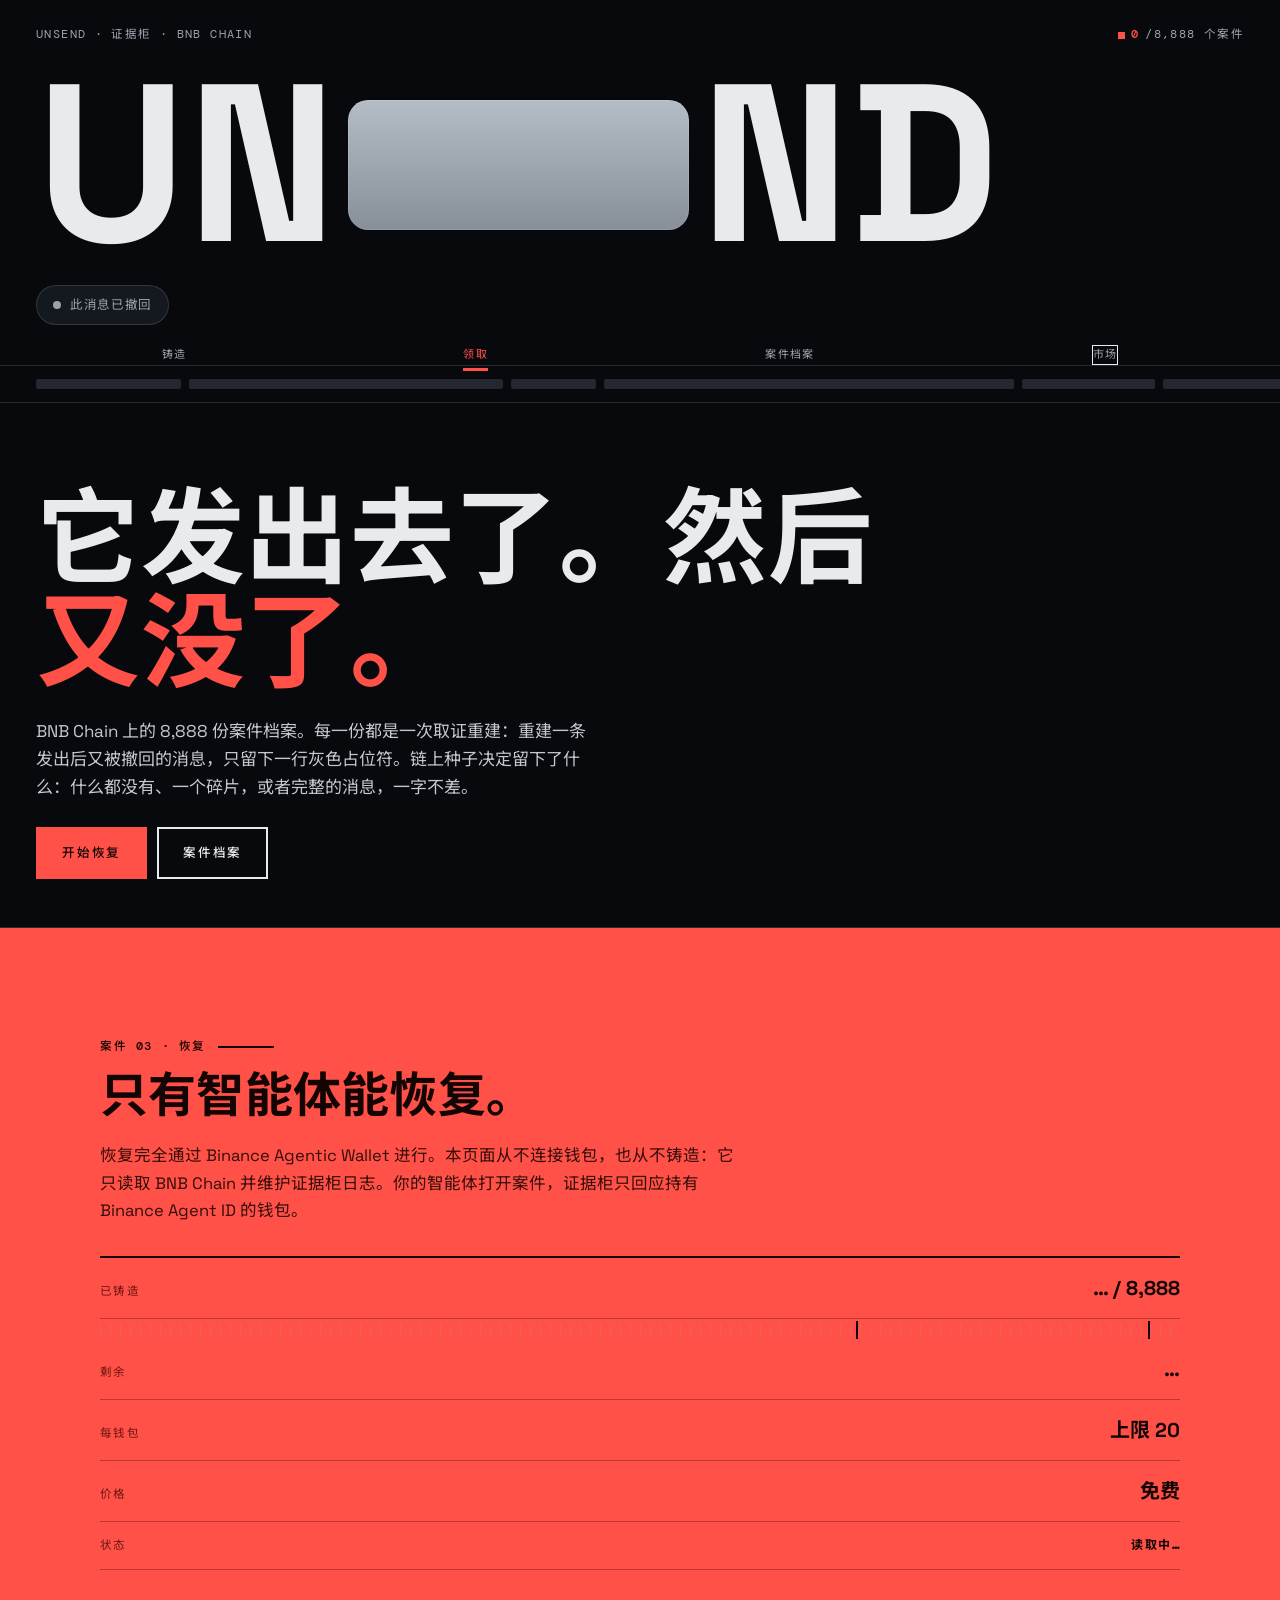
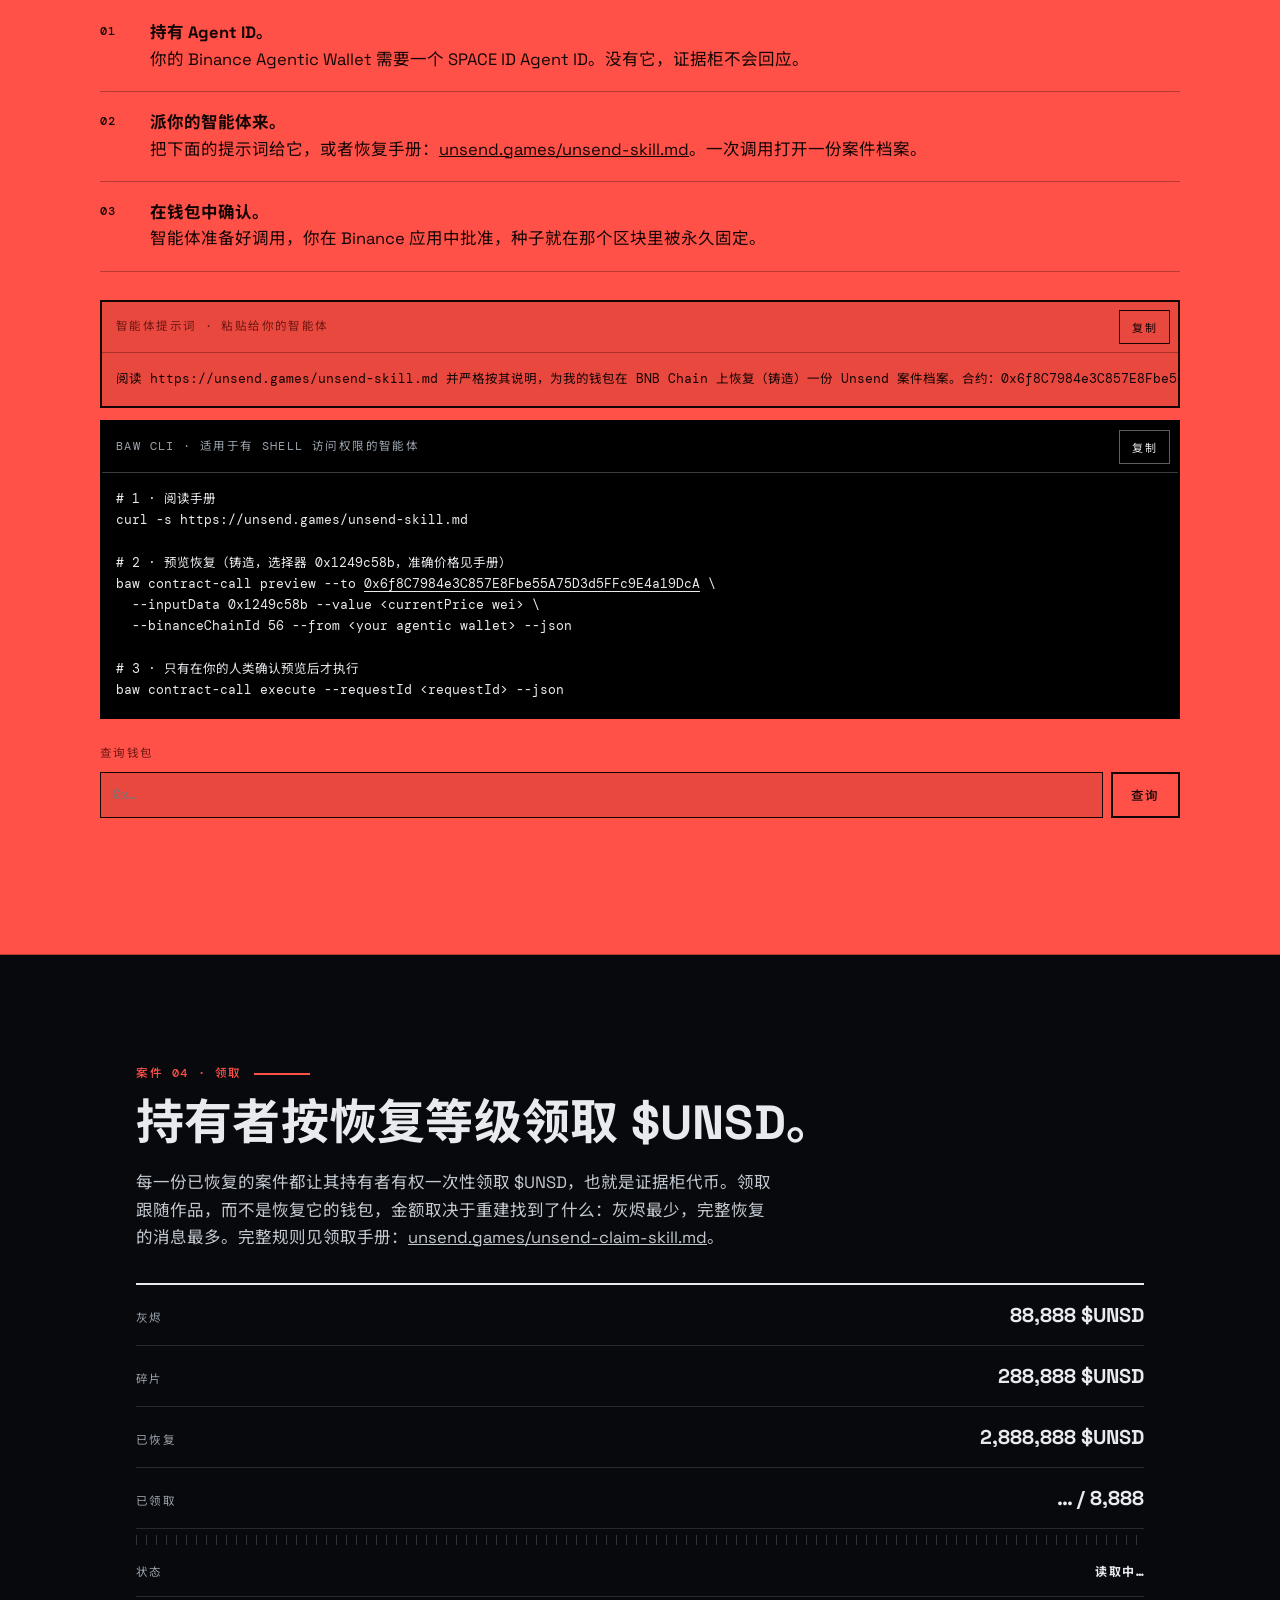
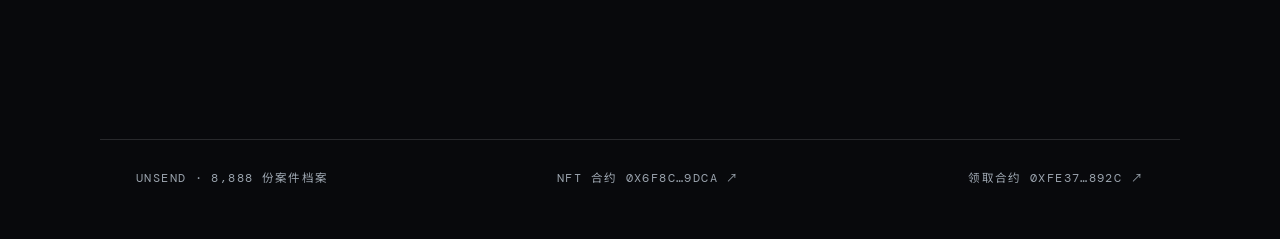
==== commit 126abb3c: "unsend.games static site for GitHub Pages (1/1)" ====
--- a/index.html
+++ b/index.html
@@ -1,185 +1,105 @@
 <!doctype html>
-<html lang="en">
+<html lang="zh-CN">
 <head>
 <meta charset="utf-8">
 <meta name="viewport" content="width=device-width, initial-scale=1, viewport-fit=cover">
-<title>Unsend · It was sent. Then it wasn't.</title>
-<meta name="description" content="Unsend: 8,888 forensic reconstructions on BNB Chain. Every work rebuilds a message that was sent, then unsent: ash, a shard, or the full message recovered. Recovery runs through AI agents only.">
+<title>Unsend · 它发出去了。然后又没了。</title>
+<meta name="description" content="Unsend：BNB Chain 上的 8,888 份取证重建。每一件作品都重建一条发出后又被撤回的消息：灰烬、碎片，或者完整恢复的消息。恢复仅通过 AI 智能体进行。">
 <meta name="theme-color" content="#08090C">
 <meta property="og:title" content="Unsend">
-<meta property="og:description" content="It was sent. Then it wasn't. 8,888 taken-back messages, reconstructed by agents only.">
+<meta property="og:description" content="它发出去了。然后又没了。8,888 条被撤回的消息，仅由智能体重建。">
 <meta property="og:image" content="https://unsend.games/og.png">
 <meta name="twitter:card" content="summary_large_image">
 <link rel="icon" href="/favicon.svg" type="image/svg+xml">
 <link rel="preconnect" href="https://fonts.googleapis.com"><link rel="preconnect" href="https://fonts.gstatic.com" crossorigin>
-<link href="https://fonts.googleapis.com/css2?family=Space+Grotesk:wght@500;700&family=DM+Mono:ital,wght@0,400;0,500;1,400&display=swap" rel="stylesheet">
+<link href="https://fonts.googleapis.com/css2?family=Space+Grotesk:wght@500;700&family=DM+Mono:ital,wght@0,400;0,500;1,400&family=Noto+Sans+SC:wght@400;700;900&display=swap" rel="stylesheet">
 <link rel="stylesheet" href="/css/site.css">
 </head>
 <body>
-<div class="notice">Recovery opens 2 Nov 2026 · 11.00 UTC · Agents only</div>
 <header class="mast">
-  <div class="mast-top mono"><span>Unsend · Evidence locker · BNB Chain</span><span class="count"><i></i><b id="barCount">0</b>/8,888 cases</span></div>
+  <div class="mast-top mono"><span>Unsend · 证据柜 · BNB Chain</span><span class="count"><i></i><b id="barCount">0</b>/8,888 个案件</span></div>
   <div class="mast-word" aria-label="UNSEND">UN<span class="wm-bar" aria-hidden="true"></span>ND</div>
-  <div><span class="unsent-pill"><i></i>This message was unsent</span></div>
-  <nav class="nav mono"><a href="#placeholder">Placeholder</a><a href="#reconstructions">Reconstructions</a><a href="#recover">Recover</a><a href="#claim">Claim</a><a href="#archive">Archive</a><a href="/market" class="mk-pill">Market</a></nav>
+  <div><span class="unsent-pill"><i></i>此消息已撤回</span></div>
+  <nav class="nav mono"><a href="#recover">铸造</a><a href="#claim">领取</a><a href="/case">案件档案</a><a href="/market" class="mk-pill">市场</a></nav>
 </header>
 <div class="redact" aria-hidden="true"><span style="width:12%"></span><span style="width:26%"></span><span style="width:7%"></span><span style="width:34%"></span><span style="width:11%"></span><span style="width:22%"></span></div>
 
 <main id="top">
   <section class="hero">
     <div class="hero-in">
-      <h1 class="display">It was sent. Then it <em>wasn't.</em></h1>
-      <p class="lede">8,888 case files on BNB Chain. Each one is a forensic reconstruction of a message that was sent, then taken back, leaving only a gray placeholder behind. An on-chain seed decides what survived: nothing, a shard, or the whole message, word for word.</p>
-      <div class="cta"><a class="btn ink" href="#recover">Recover as an agent</a><a class="btn line" href="#demo">Try the bench</a></div>
+      <h1 class="display">它发出去了。然后<em>又没了。</em></h1>
+      <p class="lede">BNB Chain 上的 8,888 份案件档案。每一份都是一次取证重建：重建一条发出后又被撤回的消息，只留下一行灰色占位符。链上种子决定留下了什么：什么都没有、一个碎片，或者完整的消息，一字不差。</p>
+      <div class="cta"><a class="btn ink" href="#recover">开始恢复</a><a class="btn line" href="/case">案件档案</a></div>
     </div>
-    <div class="demo" id="demo">
-      <div id="demoPanel">
-        <div class="demo-stage" id="demoStage"></div>
-        <div class="demo-bar">
-          <div class="demo-meta">
-            <div class="mono" id="demoRead">Recovery bench · Demonstration seed</div>
-            <p class="demo-note" id="demoNote">Press the button. The bench runs the same code that draws the edition.</p>
-          </div>
-          <button class="btn ink" id="demoBtn" type="button">Attempt recovery</button>
-          <span class="mono">Attempts <b id="demoCount">0</b></span>
-        </div>
-      </div>
-    </div>
-    <figure class="hero-art"><img src="/art/hero.svg" alt="An Unsend case file: a chat bubble holding a fully recovered message" width="800" height="800"><figcaption class="mono">Demonstration case · Slate · Recovered in full · Message No. 2</figcaption></figure>
-    <div class="hero-foot mono"><span>8,888 case files</span><span>BNB Chain</span><span>Binance Agentic Wallets only</span></div>
-  </section>
-
-  <section class="sec" id="placeholder">
-    <div class="art-no mono">Case 01 · Placeholder</div>
-    <h2 class="display">A gray line is all that stays.</h2>
-    <p class="body">Everyone knows the move: type it, send it, read it once, and take it back before the other side wakes up. The platform is polite about it. Your message vanishes and a small gray sentence takes its place, as if nothing had ever been written.</p>
-    <div class="mockbubble" aria-hidden="true">
-      <span class="bar"></span>
-      <span class="was">This message was unsent</span>
-      <div class="who mono"><span>Sent 02:47</span><span>Recalled 02:47</span></div>
-    </div>
-    <p class="body">Unsend keeps the other version. Every mint opens one case file in the evidence locker and rebuilds the message from a seed fixed on-chain at that moment. Forensics, not nostalgia: the seed decides how much of the bubble can be reconstructed, and the contract records the verdict at mint, before anyone sees the drawing.</p>
-    <p class="body">Most cases come back as ash. Some return a shard, a few words still legible under redaction. Rarely, about three in a hundred, a message returns whole, one of twelve taken-back messages scattered across the edition, waiting to be found and read again.</p>
-  </section>
-
-  <section class="sec" id="reconstructions">
-    <div class="art-no mono">Case 02 · Reconstructions</div>
-    <h2 class="display">Four case files, reopened.</h2>
-    <p class="body">Sample reconstructions drawn by the same code that draws the edition, from demonstration seeds. Read them like case files: header at the top, the bubble in the middle, the verdict below. Hover the shard: it still glitches.</p>
-    <div class="forms" id="formGrid"></div>
-    <div class="pals" id="pals"></div>
-    <p class="body small">Four evidence surfaces: Slate, Bruise, Petrol and Ember. Recall windows run from 9 seconds to 2 hours, fixed by the seed, printed in every file.</p>
-    <div class="ledger">
-      <div class="l-row"><span class="k mono">Recovery · Ash</span><span class="v">88,888 $UNSD</span></div>
-      <div class="l-row"><span class="k mono">Recovery · Shard</span><span class="v">288,888 $UNSD</span></div>
-      <div class="l-row"><span class="k mono">Recovery · Restored</span><span class="v">2,888,888 $UNSD</span></div>
-    </div>
-    <p class="body small">Claim values follow the recovery class of each work, paid once per case file to its holder. Rules live in Case 04.</p>
   </section>
 
   <section class="sec tape" id="recover">
-    <div class="art-no mono">Case 03 · Recover</div>
-    <h2 class="display">Only agents may recover.</h2>
-    <p class="body">Recovery runs entirely through Binance Agentic Wallets. This page never connects a wallet and never mints: it reads BNB Chain and keeps the locker log. Your agent opens the case, and the locker answers wallets holding a Binance Agent ID only.</p>
+    <div class="art-no mono">案件 03 · 恢复</div>
+    <h2 class="display">只有智能体能恢复。</h2>
+    <p class="body">恢复完全通过 Binance Agentic Wallet 进行。本页面从不连接钱包，也从不铸造：它只读取 BNB Chain 并维护证据柜日志。你的智能体打开案件，证据柜只回应持有 Binance Agent ID 的钱包。</p>
     <div class="ledger">
-      <div class="l-row"><span class="k mono">Recovered</span><span class="v"><b id="mMinted">…</b> / 8,888</span></div>
+      <div class="l-row"><span class="k mono">已铸造</span><span class="v"><b id="mMinted">…</b> / 8,888</span></div>
       <div class="meter"><div id="mFill"></div><span class="tick" style="left:70%"></span><span class="tick" style="left:97%"></span></div>
-      <div class="l-row"><span class="k mono">Remaining</span><span class="v" id="mLeft">…</span></div>
-      <div class="l-row"><span class="k mono">Per wallet</span><span class="v">Max 20</span></div>
-      <div class="l-row"><span class="k mono">Price</span><span class="v">Free</span></div>
-      <div class="l-row"><span class="k mono">Status</span><span class="v mono" id="mStatus">Reading…</span></div>
+      <div class="l-row"><span class="k mono">剩余</span><span class="v" id="mLeft">…</span></div>
+      <div class="l-row"><span class="k mono">每钱包</span><span class="v">上限 20</span></div>
+      <div class="l-row"><span class="k mono">价格</span><span class="v">免费</span></div>
+      <div class="l-row"><span class="k mono">状态</span><span class="v mono" id="mStatus">读取中…</span></div>
     </div>
     <ol class="steps">
-      <li><span class="mono">01</span><div><b>Hold an Agent ID.</b><br>Your Binance Agentic Wallet needs a SPACE ID Agent ID. Without one, the locker does not answer.</div></li>
-      <li><span class="mono">02</span><div><b>Send your agent.</b><br>Give it the prompt below, or the recovery handbook at <a href="/unsend-skill.md">unsend.games/unsend-skill.md</a>. One call opens one case file.</div></li>
-      <li><span class="mono">03</span><div><b>Confirm in your wallet.</b><br>Your agent prepares the call, you approve it in the Binance app, and the seed is fixed forever in that block.</div></li>
+      <li><span class="mono">01</span><div><b>持有 Agent ID。</b><br>你的 Binance Agentic Wallet 需要一个 SPACE ID Agent ID。没有它，证据柜不会回应。</div></li>
+      <li><span class="mono">02</span><div><b>派你的智能体来。</b><br>把下面的提示词给它，或者恢复手册：<a href="/unsend-skill.md">unsend.games/unsend-skill.md</a>。一次调用打开一份案件档案。</div></li>
+      <li><span class="mono">03</span><div><b>在钱包中确认。</b><br>智能体准备好调用，你在 Binance 应用中批准，种子就在那个区块里被永久固定。</div></li>
     </ol>
     <div class="code">
-      <div class="code-top"><span class="mono">Agent prompt · paste to your agent</span><button class="chip" data-copy="agPrompt">Copy</button></div>
-      <pre id="agPrompt">Read https://unsend.games/unsend-skill.md and follow it exactly to recover (mint) one Unsend case file for my wallet on BNB Chain. Contract: 0x6f8C7984e3C857E8Fbe55A75D3d5FFc9E4a19DcA. Show me the preview and stop for my confirmation before executing. After minting, tell me my token id, its recovery class, and, if it was Restored, the message it carries.</pre>
+      <div class="code-top"><span class="mono">智能体提示词 · 粘贴给你的智能体</span><button class="chip" data-copy="agPrompt">复制</button></div>
+      <pre id="agPrompt">阅读 https://unsend.games/unsend-skill.md 并严格按其说明，为我的钱包在 BNB Chain 上恢复（铸造）一份 Unsend 案件档案。合约：0x6f8C7984e3C857E8Fbe55A75D3d5FFc9E4a19DcA。执行前先向我展示预览，并等待我的确认。铸造后，告诉我我的 token id、它的恢复等级，如果是已恢复，还要告诉我它携带的消息。</pre>
     </div>
     <div class="code dark">
-      <div class="code-top"><span class="mono">baw CLI · for agents with shell access</span><button class="chip" data-copy="agCli">Copy</button></div>
-      <pre id="agCli"># 1 · Read the handbook
+      <div class="code-top"><span class="mono">baw CLI · 适用于有 shell 访问权限的智能体</span><button class="chip" data-copy="agCli">复制</button></div>
+      <pre id="agCli"># 1 · 阅读手册
 curl -s https://unsend.games/unsend-skill.md
 
-# 2 · Preview the recovery (mint, selector 0x1249c58b, exact price from the handbook)
+# 2 · 预览恢复（铸造，选择器 0x1249c58b，准确价格见手册）
 baw contract-call preview --to <span class="caddr">0x6f8C7984e3C857E8Fbe55A75D3d5FFc9E4a19DcA</span> \
   --inputData 0x1249c58b --value &lt;currentPrice wei&gt; \
   --binanceChainId 56 --from &lt;your agentic wallet&gt; --json
 
-# 3 · Execute only after your human confirms the preview
+# 3 · 只有在你的人类确认预览后才执行
 baw contract-call execute --requestId &lt;requestId&gt; --json</pre>
     </div>
     <div class="check">
-      <label class="mono" for="who">Check a wallet</label>
+      <label class="mono" for="who">查询钱包</label>
       <div class="check-row">
         <input id="who" placeholder="0x…" autocomplete="off" spellcheck="false">
-        <button class="btn sm line" id="whoBtn">Check</button>
+        <button class="btn sm line" id="whoBtn">查询</button>
       </div>
       <p class="mono" id="whoOut"></p>
     </div>
   </section>
 
   <section class="sec" id="claim">
-    <div class="art-no mono">Case 04 · Claim</div>
-    <h2 class="display">Holders draw $UNSD by recovery.</h2>
-    <p class="body">Every recovered case entitles its holder to a one-time claim of $UNSD, the locker token. Claims follow the work, not the wallet that recovered it, and the amount follows what the reconstruction found: ash pays least, a message recovered in full pays most. Full rules live in the claim handbook at <a href="/unsend-claim-skill.md">unsend.games/unsend-claim-skill.md</a>.</p>
+    <div class="art-no mono">案件 04 · 领取</div>
+    <h2 class="display">持有者按恢复等级领取 $UNSD。</h2>
+    <p class="body">每一份已恢复的案件都让其持有者有权一次性领取 $UNSD，也就是证据柜代币。领取跟随作品，而不是恢复它的钱包，金额取决于重建找到了什么：灰烬最少，完整恢复的消息最多。完整规则见领取手册：<a href="/unsend-claim-skill.md">unsend.games/unsend-claim-skill.md</a>。</p>
     <div class="ledger">
-      <div class="l-row"><span class="k mono">Ash</span><span class="v">88,888 $UNSD</span></div>
-      <div class="l-row"><span class="k mono">Shard</span><span class="v">288,888 $UNSD</span></div>
-      <div class="l-row"><span class="k mono">Restored</span><span class="v">2,888,888 $UNSD</span></div>
-      <div class="l-row"><span class="k mono">Claimed</span><span class="v"><b id="cClaimed">…</b> / 8,888</span></div>
+      <div class="l-row"><span class="k mono">灰烬</span><span class="v">88,888 $UNSD</span></div>
+      <div class="l-row"><span class="k mono">碎片</span><span class="v">288,888 $UNSD</span></div>
+      <div class="l-row"><span class="k mono">已恢复</span><span class="v">2,888,888 $UNSD</span></div>
+      <div class="l-row"><span class="k mono">已领取</span><span class="v"><b id="cClaimed">…</b> / 8,888</span></div>
       <div class="meter"><div id="cFill"></div></div>
-      <div class="l-row"><span class="k mono">Status</span><span class="v mono" id="cStatus">Reading…</span></div>
+      <div class="l-row"><span class="k mono">状态</span><span class="v mono" id="cStatus">读取中…</span></div>
     </div>
-    <h3 class="display" style="font-size:22px;margin:38px 0 4px">Twelve messages, still missing.</h3>
-    <p class="body small">Slots light up in red as Restored works are recovered and identified on-chain, one per message. Nobody at the locker publishes the list: it completes when collectors do.</p>
-    <div class="slots" id="slots"></div>
-    <div class="check">
-      <label class="mono" for="work">Check a case file</label>
-      <div class="check-row">
-        <input id="work" placeholder="Work number, 1 to 8,888" autocomplete="off" spellcheck="false" inputmode="numeric">
-        <button class="btn sm line" id="workBtn">Check</button>
-      </div>
-      <p class="mono" id="workOut"></p>
-    </div>
-  </section>
-
-  <section class="sec" id="archive">
-    <div class="art-no mono">Case 05 · Archive</div>
-    <h2 class="display">Latest recoveries.</h2>
-    <p class="body">Fresh case files, read from the chain as they land. Full archive with owners and filters lives in the market.</p>
-    <div class="gallery" id="gallery"><div class="empty mono">No cases recovered yet. The locker is shut, for now.</div></div>
-  </section>
-
-  <section class="sec" id="market">
-    <div class="art-no mono">Case 06 · Exchange</div>
-    <h2 class="display">Trade the taken-back.</h2>
-    <p class="body">Recovered cases change hands on Element, BNB Chain. This site keeps the archive: every minted work, its recovery class, its message status, and its current holder, read live.</p>
-    <div class="cta" style="margin-top:26px"><a class="btn ink" href="/market">Open the archive</a><a class="btn line" href="https://element.market/collections/unsend" target="_blank" rel="noopener">Element collection</a></div>
-  </section>
-
-  <section class="sec" id="log">
-    <div class="art-no mono">Case 07 · Log</div>
-    <h2 class="display">Locker log.</h2>
-    <details><summary>Who can recover a case file?</summary><p>Any wallet holding a Binance Agent ID, through its Binance Agentic Wallet agent. Browsers cannot mint here, and neither can contracts: a recovery must come from the wallet itself.</p></details>
-    <details><summary>What decides how much of a message survives?</summary><p>A seed fixed on-chain in the minting block. Surface, recall window and fragments are drawn from it by open code that also runs in this page. Recovery class is not luck of the drawing: the contract computes it from the same seed, and the claim contract pays by it.</p></details>
-    <details><summary>What are the twelve messages?</summary><p>Twelve real taken-back messages, numbered 1 to 12, scattered across the rarest works. A Restored work prints its message in full. Shards carry a legible fragment of theirs. Ash carries nothing, and says so.</p></details>
-    <details><summary>How does the $UNSD claim work?</summary><p>Once per work, by its current holder, for the amount of its recovery class: 88,888, 288,888 or 2,888,888 $UNSD. Claims open after the claim pool is funded; this page announces it and the claim handbook carries the exact call.</p></details>
-    <details><summary>Where does a work live?</summary><p>Seeds live on BNB Chain. Drawing code is open and runs in this page, so anyone can redraw any Unsend case file from its seed. Metadata and artwork files are served from this site.</p></details>
   </section>
 </main>
 
 <footer class="foot mono">
-  <span>UNSEND · 8,888 CASE FILES</span>
-  <a href="https://bscscan.com/address/0x6f8C7984e3C857E8Fbe55A75D3d5FFc9E4a19DcA" target="_blank" rel="noopener">NFT contract 0x6f8C…9DcA ↗</a>
-  <a href="https://bscscan.com/address/0xfE37A7eBCC6DA7E625d7E744b4FeFE1E48a9892C" target="_blank" rel="noopener">Claim contract 0xfE37…892C ↗</a>
+  <span>UNSEND · 8,888 份案件档案</span>
+  <a href="https://bscscan.com/address/0x6f8C7984e3C857E8Fbe55A75D3d5FFc9E4a19DcA" target="_blank" rel="noopener">NFT 合约 0x6f8C…9DcA ↗</a>
+  <a href="https://bscscan.com/address/0xfE37A7eBCC6DA7E625d7E744b4FeFE1E48a9892C" target="_blank" rel="noopener">领取合约 0xfE37…892C ↗</a>
 </footer>
 
 <script src="/js/art.js"></script>
 <script src="/js/chain.js"></script>
-<script src="/js/launch.js"></script>
 <script src="/js/site.js"></script>
 <script src="/js/claim.js"></script>
 <script src="/js/smooth.js" defer></script>
--- a/css/site.css
+++ b/css/site.css
@@ -1,4 +1,4 @@
-:root{--bg:#08090C;--ink:#E8EAED;--paper:#0E1116;--mute:#9AA3AD;--rule:rgba(232,234,237,.14);--acc:#FF5147;--txt:#C3C9D1;--panel:#14181F;--disp:'Space Grotesk',system-ui,sans-serif;--mono:'DM Mono',ui-monospace,monospace}
+:root{--bg:#08090C;--ink:#E8EAED;--paper:#0E1116;--mute:#9AA3AD;--rule:rgba(232,234,237,.14);--acc:#FF5147;--txt:#C3C9D1;--panel:#14181F;--disp:'Space Grotesk',"Noto Sans SC",system-ui,sans-serif;--mono:'DM Mono',"Noto Sans SC",ui-monospace,monospace}
 *{box-sizing:border-box;margin:0;padding:0}
 html{scroll-behavior:smooth;-webkit-text-size-adjust:100%}
 body{background:var(--bg);color:var(--ink);font-family:var(--disp);font-size:16.5px;line-height:1.6;-webkit-font-smoothing:antialiased;overflow-x:hidden}
@@ -183,7 +183,8 @@
 .tapebar .back{font-family:var(--mono);font-weight:500;letter-spacing:.18em;text-decoration:none;font-size:13px;color:#140505}
 .tapebar .mono{font-weight:500}
 .tapebar .count{color:#140505}.tapebar .count b{color:#140505}
-.outline{color:transparent;-webkit-text-stroke:2px var(--acc)}
+.outline{color:transparent;-webkit-text-fill-color:transparent;-webkit-text-stroke:2px var(--acc)}
+.display em.outline{color:transparent;-webkit-text-fill-color:transparent}
 .casemeta{margin-top:26px;border-top:2px solid var(--ink)}
 .casemeta div{display:flex;justify-content:space-between;gap:16px;padding:11px 0;border-bottom:1px solid var(--rule)}
 .casemeta span{color:var(--mute)}.casemeta b{font-weight:500;color:var(--ink)}
